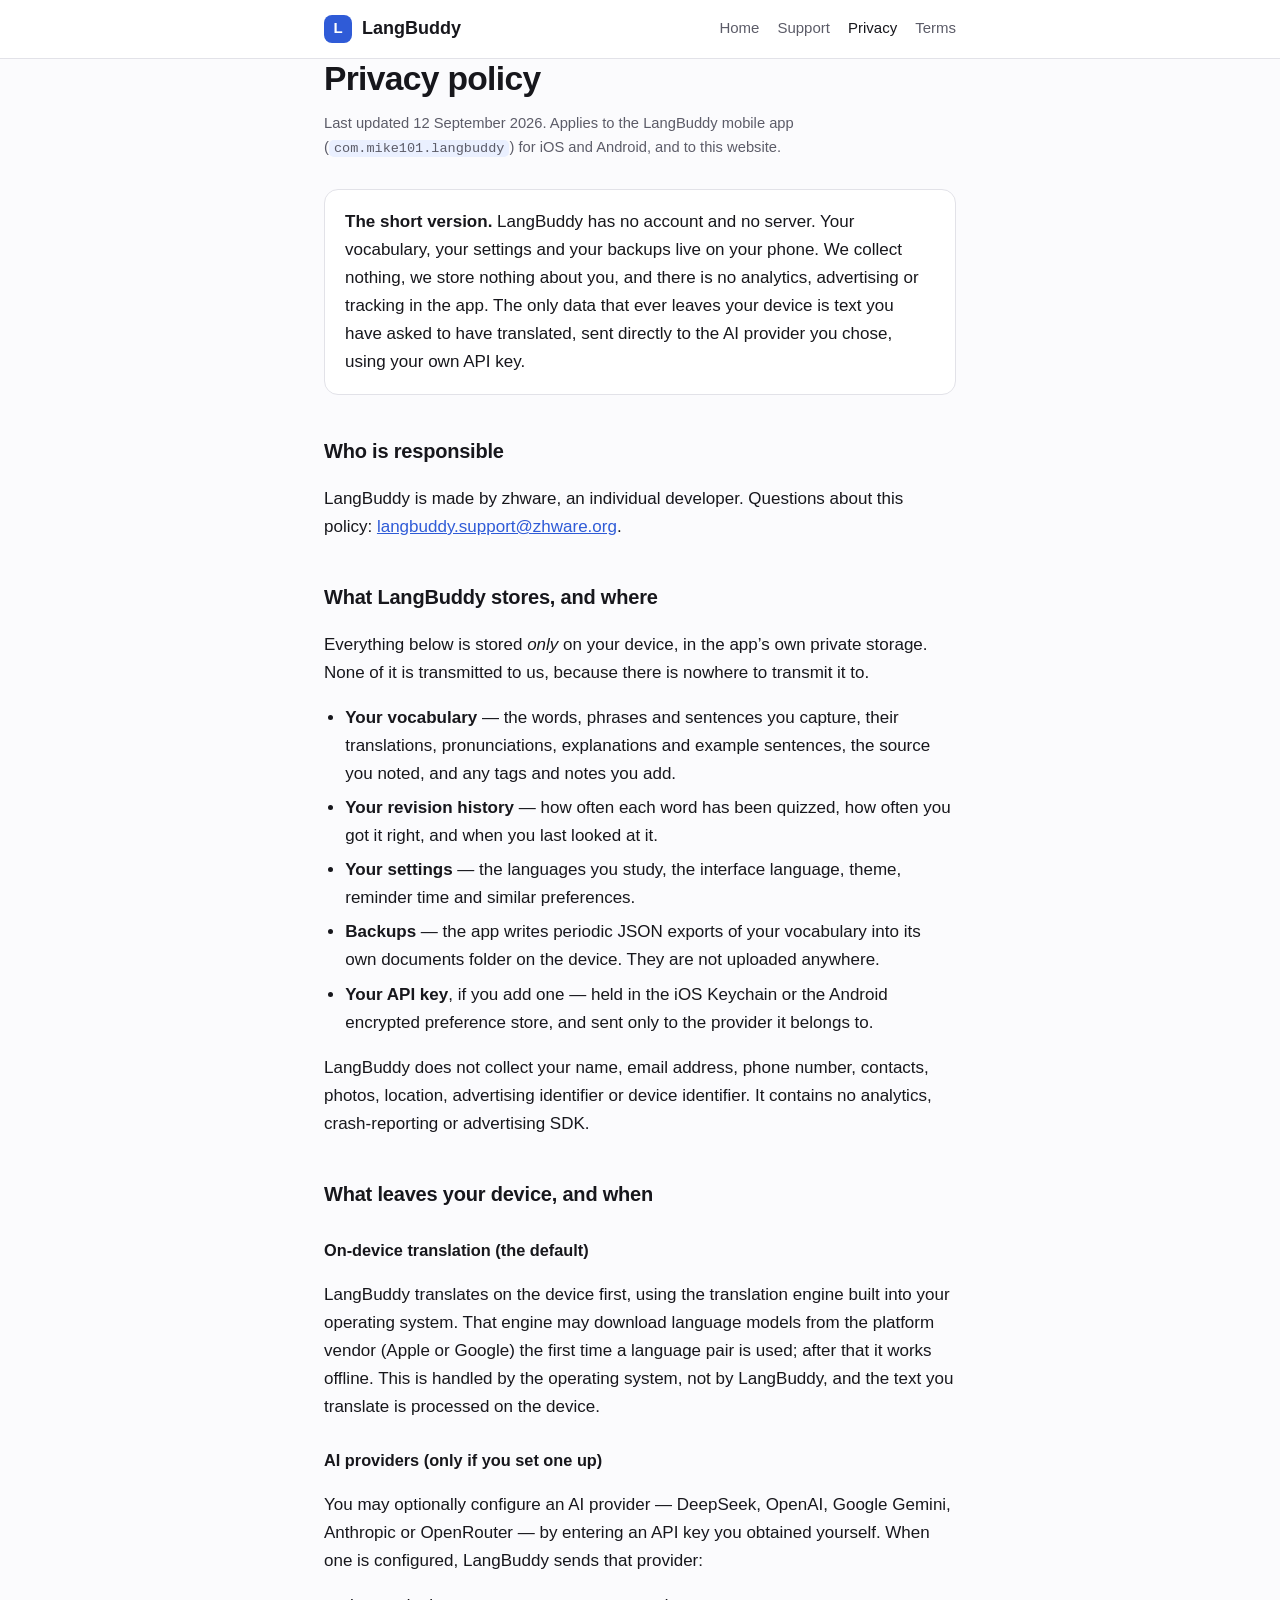
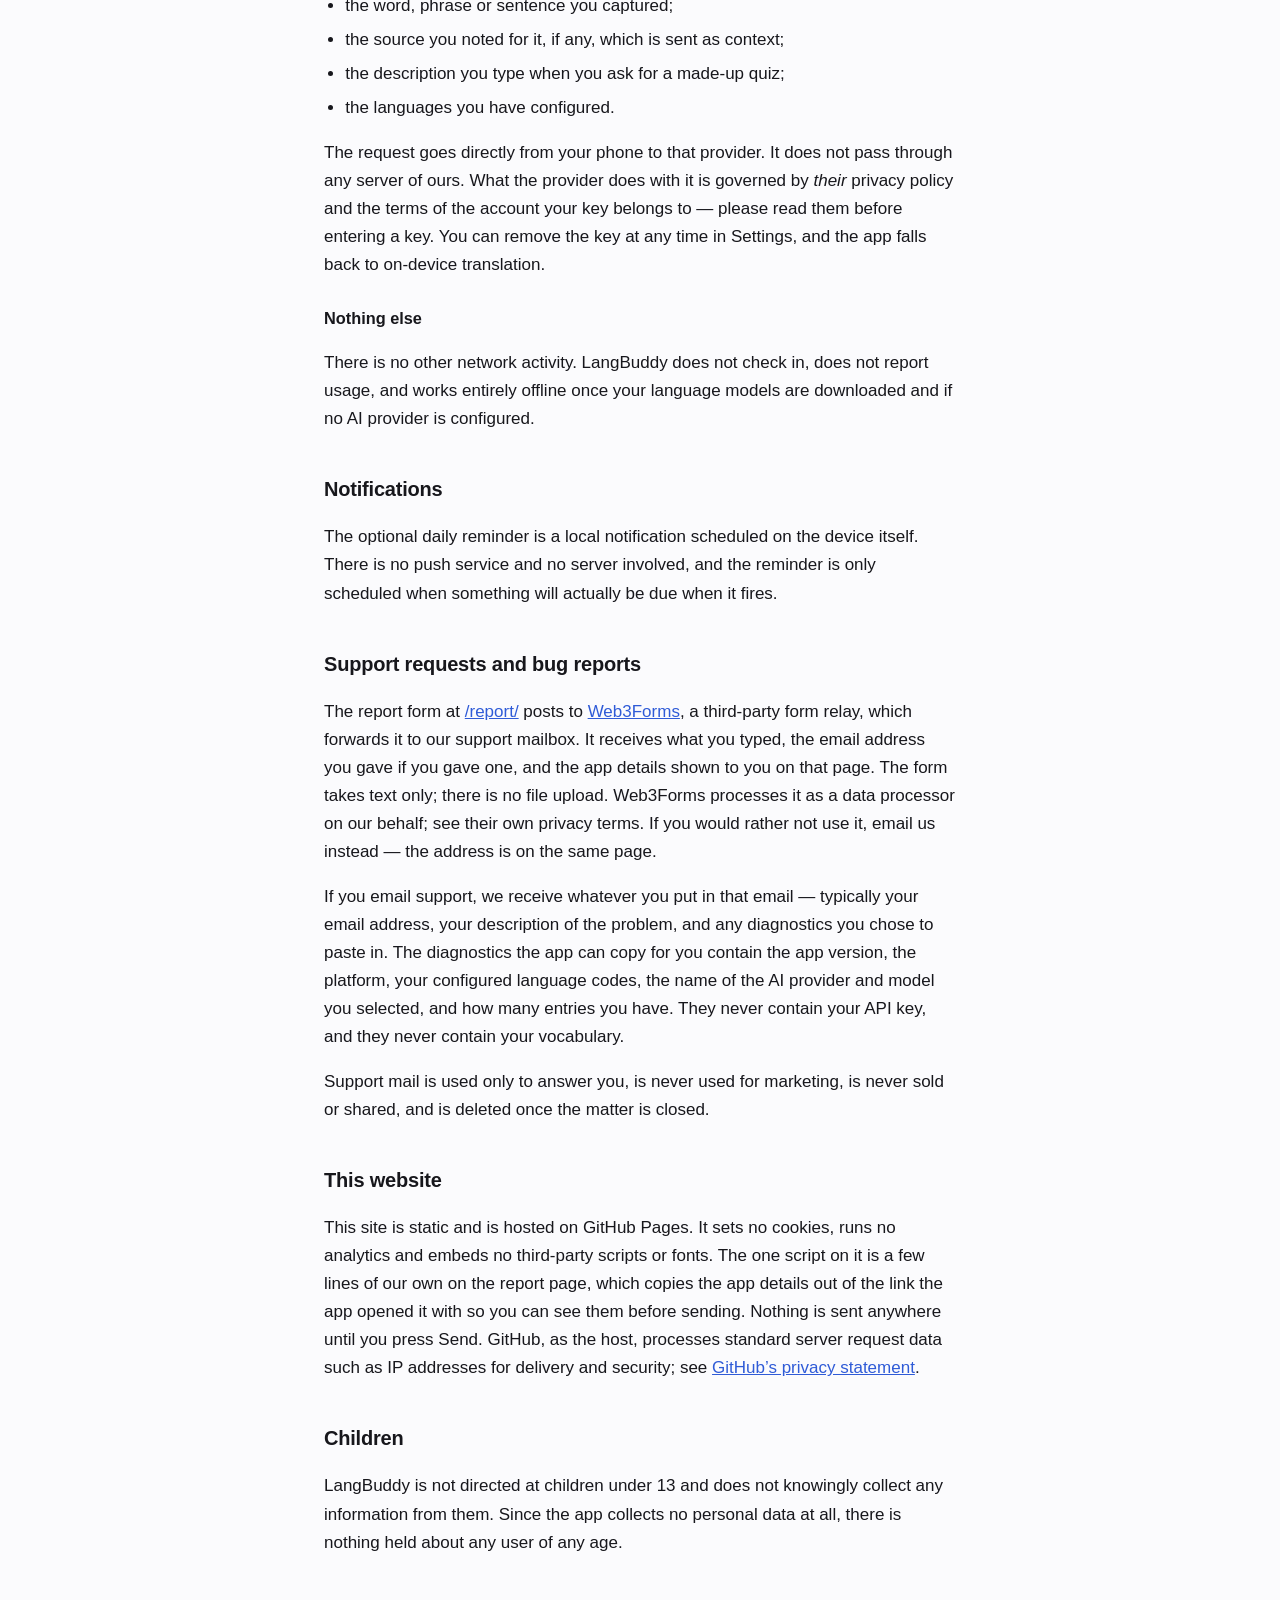
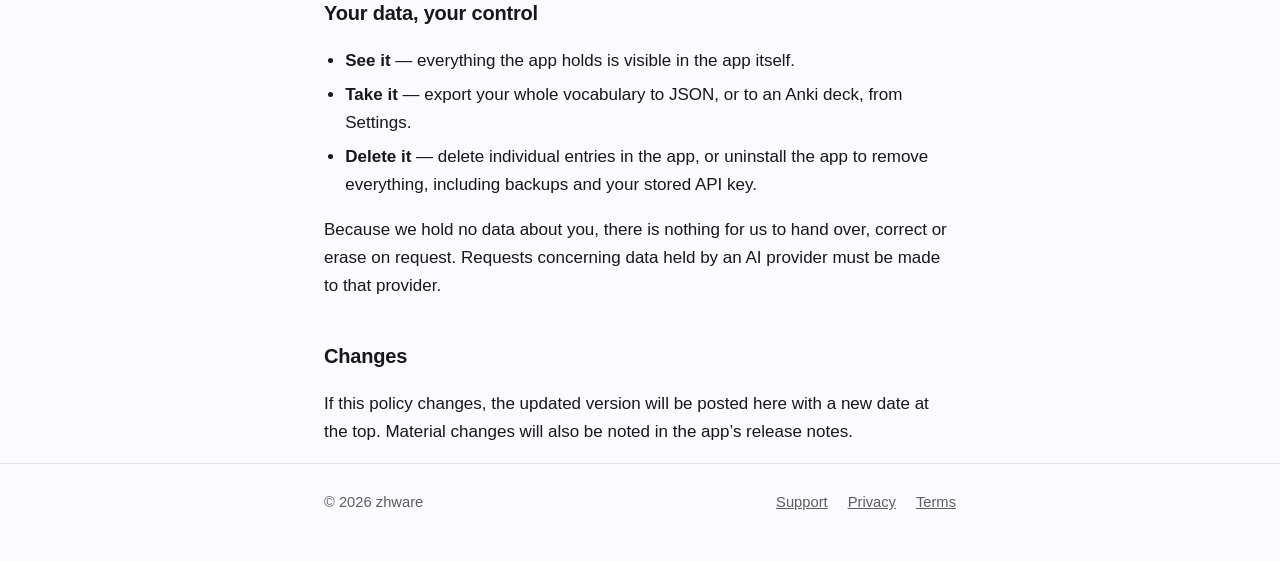
==== privacy/index.html @ 7cbe4cda "migrate to web3forms" ====
<!DOCTYPE html>
<html lang="en">
<head>
<meta charset="utf-8">
<meta name="viewport" content="width=device-width, initial-scale=1">
<title>Privacy policy — LangBuddy</title>
<meta name="description" content="LangBuddy's privacy policy. No account, no analytics, no tracking; your vocabulary never leaves your phone.">
<link rel="canonical" href="https://langbuddy.zhware.org/privacy/">
<link rel="stylesheet" href="/assets/style.css">
</head>
<body>

<header class="site">
  <div class="wrap">
    <a class="brand" href="/"><span class="mark">L</span>LangBuddy</a>
    <nav class="site">
      <a href="/">Home</a>
      <a href="/support/">Support</a>
      <a href="/privacy/" aria-current="page">Privacy</a>
      <a href="/terms/">Terms</a>
    </nav>
  </div>
</header>

<main class="wrap">

  <h1>Privacy policy</h1>
  <p class="updated">Last updated 12 September 2026. Applies to the LangBuddy
    mobile app (<code>com.mike101.langbuddy</code>) for iOS and Android, and to
    this website.</p>

  <div class="panel">
    <p><strong>The short version.</strong> LangBuddy has no account and no
      server. Your vocabulary, your settings and your backups live on your
      phone. We collect nothing, we store nothing about you, and there is no
      analytics, advertising or tracking in the app. The only data that ever
      leaves your device is text you have asked to have translated, sent
      directly to the AI provider you chose, using your own API key.</p>
  </div>

  <h2>Who is responsible</h2>
  <p>
    LangBuddy is made by zhware, an individual developer. Questions about this
    policy: <a href="mailto:langbuddy.support@zhware.org">langbuddy.support@zhware.org</a>.
  </p>

  <h2>What LangBuddy stores, and where</h2>
  <p>
    Everything below is stored <em>only</em> on your device, in the app’s own
    private storage. None of it is transmitted to us, because there is nowhere
    to transmit it to.
  </p>
  <ul>
    <li><strong>Your vocabulary</strong> — the words, phrases and sentences you
      capture, their translations, pronunciations, explanations and example
      sentences, the source you noted, and any tags and notes you add.</li>
    <li><strong>Your revision history</strong> — how often each word has been
      quizzed, how often you got it right, and when you last looked at it.</li>
    <li><strong>Your settings</strong> — the languages you study, the interface
      language, theme, reminder time and similar preferences.</li>
    <li><strong>Backups</strong> — the app writes periodic JSON exports of your
      vocabulary into its own documents folder on the device. They are not
      uploaded anywhere.</li>
    <li><strong>Your API key</strong>, if you add one — held in the iOS
      Keychain or the Android encrypted preference store, and sent only to the
      provider it belongs to.</li>
  </ul>
  <p>
    LangBuddy does not collect your name, email address, phone number, contacts,
    photos, location, advertising identifier or device identifier. It contains
    no analytics, crash-reporting or advertising SDK.
  </p>

  <h2>What leaves your device, and when</h2>

  <h3>On-device translation (the default)</h3>
  <p>
    LangBuddy translates on the device first, using the translation engine
    built into your operating system. That engine may download language models
    from the platform vendor (Apple or Google) the first time a language pair
    is used; after that it works offline. This is handled by the operating
    system, not by LangBuddy, and the text you translate is processed on the
    device.
  </p>

  <h3>AI providers (only if you set one up)</h3>
  <p>
    You may optionally configure an AI provider — DeepSeek, OpenAI, Google
    Gemini, Anthropic or OpenRouter — by entering an API key you obtained
    yourself. When one is configured, LangBuddy sends that provider:
  </p>
  <ul>
    <li>the word, phrase or sentence you captured;</li>
    <li>the source you noted for it, if any, which is sent as context;</li>
    <li>the description you type when you ask for a made-up quiz;</li>
    <li>the languages you have configured.</li>
  </ul>
  <p>
    The request goes directly from your phone to that provider. It does not
    pass through any server of ours. What the provider does with it is governed
    by <em>their</em> privacy policy and the terms of the account your key
    belongs to — please read them before entering a key. You can remove the key
    at any time in Settings, and the app falls back to on-device translation.
  </p>

  <h3>Nothing else</h3>
  <p>
    There is no other network activity. LangBuddy does not check in, does not
    report usage, and works entirely offline once your language models are
    downloaded and if no AI provider is configured.
  </p>

  <h2>Notifications</h2>
  <p>
    The optional daily reminder is a local notification scheduled on the device
    itself. There is no push service and no server involved, and the reminder is
    only scheduled when something will actually be due when it fires.
  </p>

  <h2>Support requests and bug reports</h2>
  <p>
    The report form at <a href="/report/">/report/</a> posts to
    <a href="https://web3forms.com/">Web3Forms</a>, a third-party form relay,
    which forwards it to our support mailbox. It receives what you typed, the
    email address you gave if you gave one, and the app details shown to you on
    that page. The form takes text only; there is no file upload. Web3Forms processes it as a data
    processor on our behalf; see their own privacy terms. If you would rather
    not use it, email us instead — the address is on the same page.
  </p>
  <p>
    If you email support, we receive whatever you put in that email — typically
    your email address, your description of the problem, and any diagnostics you
    chose to paste in. The diagnostics the app can copy for you contain the app
    version, the platform, your configured language codes, the name of the AI
    provider and model you selected, and how many entries you have. They never
    contain your API key, and they never contain your vocabulary.
  </p>
  <p>
    Support mail is used only to answer you, is never used for marketing, is
    never sold or shared, and is deleted once the matter is closed.
  </p>

  <h2>This website</h2>
  <p>
    This site is static and is hosted on GitHub Pages. It sets no cookies, runs
    no analytics and embeds no third-party scripts or fonts. The one script on
    it is a few lines of our own on the report page, which copies the app
    details out of the link the app opened it with so you can see them before
    sending. Nothing is sent anywhere until you press Send. GitHub, as the
    host, processes standard server request data such as IP addresses for
    delivery and security; see
    <a href="https://docs.github.com/site-policy/privacy-policies/github-privacy-statement">GitHub’s
    privacy statement</a>.
  </p>

  <h2>Children</h2>
  <p>
    LangBuddy is not directed at children under 13 and does not knowingly
    collect any information from them. Since the app collects no personal data
    at all, there is nothing held about any user of any age.
  </p>

  <h2>Your data, your control</h2>
  <ul>
    <li><strong>See it</strong> — everything the app holds is visible in the
      app itself.</li>
    <li><strong>Take it</strong> — export your whole vocabulary to JSON, or to
      an Anki deck, from Settings.</li>
    <li><strong>Delete it</strong> — delete individual entries in the app, or
      uninstall the app to remove everything, including backups and your stored
      API key.</li>
  </ul>
  <p>
    Because we hold no data about you, there is nothing for us to hand over,
    correct or erase on request. Requests concerning data held by an AI provider
    must be made to that provider.
  </p>

  <h2>Changes</h2>
  <p>
    If this policy changes, the updated version will be posted here with a new
    date at the top. Material changes will also be noted in the app’s release
    notes.
  </p>

</main>

<footer class="site">
  <div class="wrap">
    <span>© 2026 zhware</span>
    <span class="spacer"></span>
    <a href="/support/">Support</a>
    <a href="/privacy/">Privacy</a>
    <a href="/terms/">Terms</a>
  </div>
</footer>

</body>
</html>
---- assets/style.css ----
/* One stylesheet for four pages. Light and dark, no build step, no
   webfonts: the site has to load on a slow connection from a store
   listing, and a privacy page that phones home for a font is a poor
   advertisement for an app that does not phone home at all. */

:root {
  color-scheme: light dark;
  --bg: #fbfbfd;
  --surface: #ffffff;
  --border: #e2e2e8;
  --text: #17171c;
  --muted: #5c5c68;
  --accent: #2f5bd7;
  --accent-soft: #eaf0ff;
  --radius: 14px;
  --measure: 42rem;
}

@media (prefers-color-scheme: dark) {
  :root {
    --bg: #121216;
    --surface: #1a1a20;
    --border: #2c2c35;
    --text: #ececf1;
    --muted: #a2a2b0;
    --accent: #8fa9ff;
    --accent-soft: #1d2440;
  }
}

* { box-sizing: border-box; }

html { -webkit-text-size-adjust: 100%; }

body {
  margin: 0;
  background: var(--bg);
  color: var(--text);
  font: 17px/1.65 -apple-system, BlinkMacSystemFont, "Segoe UI", Roboto,
    "Helvetica Neue", Arial, sans-serif;
}

.wrap {
  max-width: var(--measure);
  margin: 0 auto;
  padding: 0 20px;
}

/* ------------------------------------------------------------ header */

header.site {
  border-bottom: 1px solid var(--border);
  background: var(--surface);
}

header.site .wrap {
  display: flex;
  align-items: center;
  gap: 16px;
  flex-wrap: wrap;
  padding-top: 14px;
  padding-bottom: 14px;
}

.brand {
  display: flex;
  align-items: center;
  gap: 10px;
  font-weight: 650;
  font-size: 18px;
  color: var(--text);
  text-decoration: none;
}

.brand .mark {
  width: 28px;
  height: 28px;
  border-radius: 8px;
  background: var(--accent);
  color: #fff;
  display: grid;
  place-items: center;
  font-size: 15px;
  font-weight: 700;
}

@media (prefers-color-scheme: dark) {
  .brand .mark { color: #12121a; }
}

nav.site {
  margin-left: auto;
  display: flex;
  gap: 18px;
  font-size: 15px;
}

nav.site a { color: var(--muted); text-decoration: none; }
nav.site a:hover,
nav.site a[aria-current="page"] { color: var(--text); }

/* -------------------------------------------------------------- page */

main { padding: 40px 0 64px; }

h1 {
  font-size: 2.1rem;
  line-height: 1.2;
  letter-spacing: -0.02em;
  margin: 0 0 12px;
}

h2 {
  font-size: 1.25rem;
  margin: 40px 0 10px;
  letter-spacing: -0.01em;
}

h3 { font-size: 1.02rem; margin: 26px 0 6px; }

p, li { color: var(--text); }

.lead {
  font-size: 1.15rem;
  color: var(--muted);
  margin: 0 0 28px;
}

.updated {
  font-size: 0.92rem;
  color: var(--muted);
  margin: 0 0 28px;
}

a { color: var(--accent); }

ul { padding-left: 1.25em; }
li { margin: 6px 0; }

code {
  font-family: ui-monospace, SFMono-Regular, Menlo, monospace;
  font-size: 0.92em;
  background: var(--accent-soft);
  padding: 1px 5px;
  border-radius: 5px;
}

/* ------------------------------------------------------------- cards */

.cards {
  display: grid;
  gap: 14px;
  grid-template-columns: repeat(auto-fit, minmax(240px, 1fr));
  margin: 28px 0;
  padding: 0;
  list-style: none;
}

.cards li {
  background: var(--surface);
  border: 1px solid var(--border);
  border-radius: var(--radius);
  padding: 16px 18px;
  margin: 0;
}

.cards strong { display: block; margin-bottom: 4px; }
.cards span { color: var(--muted); font-size: 0.95rem; }

.panel {
  background: var(--surface);
  border: 1px solid var(--border);
  border-radius: var(--radius);
  padding: 18px 20px;
  margin: 24px 0;
}

.panel p:first-child { margin-top: 0; }
.panel p:last-child { margin-bottom: 0; }

/* ------------------------------------------------------------ button */

.button {
  display: inline-block;
  background: var(--accent);
  color: #fff;
  padding: 11px 20px;
  border-radius: 999px;
  text-decoration: none;
  font-weight: 600;
}

@media (prefers-color-scheme: dark) {
  .button { color: #12121a; }
}

.button.secondary {
  background: transparent;
  color: var(--accent);
  border: 1px solid var(--border);
}

.actions { display: flex; flex-wrap: wrap; gap: 12px; margin: 28px 0; }

/* --------------------------------------------------------- questions */

details {
  border-top: 1px solid var(--border);
  padding: 14px 0;
}

details summary {
  cursor: pointer;
  font-weight: 600;
  list-style: none;
}

details summary::-webkit-details-marker { display: none; }

details summary::before {
  content: "+";
  display: inline-block;
  width: 1.2em;
  color: var(--accent);
  font-weight: 700;
}

details[open] summary::before { content: "\2013"; }

details p:last-child { margin-bottom: 0; }

/* ------------------------------------------------------------ footer */

footer.site {
  border-top: 1px solid var(--border);
  padding: 26px 0 48px;
  color: var(--muted);
  font-size: 0.92rem;
}

footer.site .wrap { display: flex; flex-wrap: wrap; gap: 8px 20px; }
footer.site a { color: var(--muted); }
footer.site .spacer { margin-left: auto; }

/* Screenshots are added as they are taken; the frame keeps the page from
   jumping when they land. */
.shots {
  display: grid;
  gap: 16px;
  grid-template-columns: repeat(auto-fit, minmax(180px, 1fr));
  margin: 28px 0;
}

.shots img {
  width: 100%;
  border: 1px solid var(--border);
  border-radius: var(--radius);
  display: block;
}
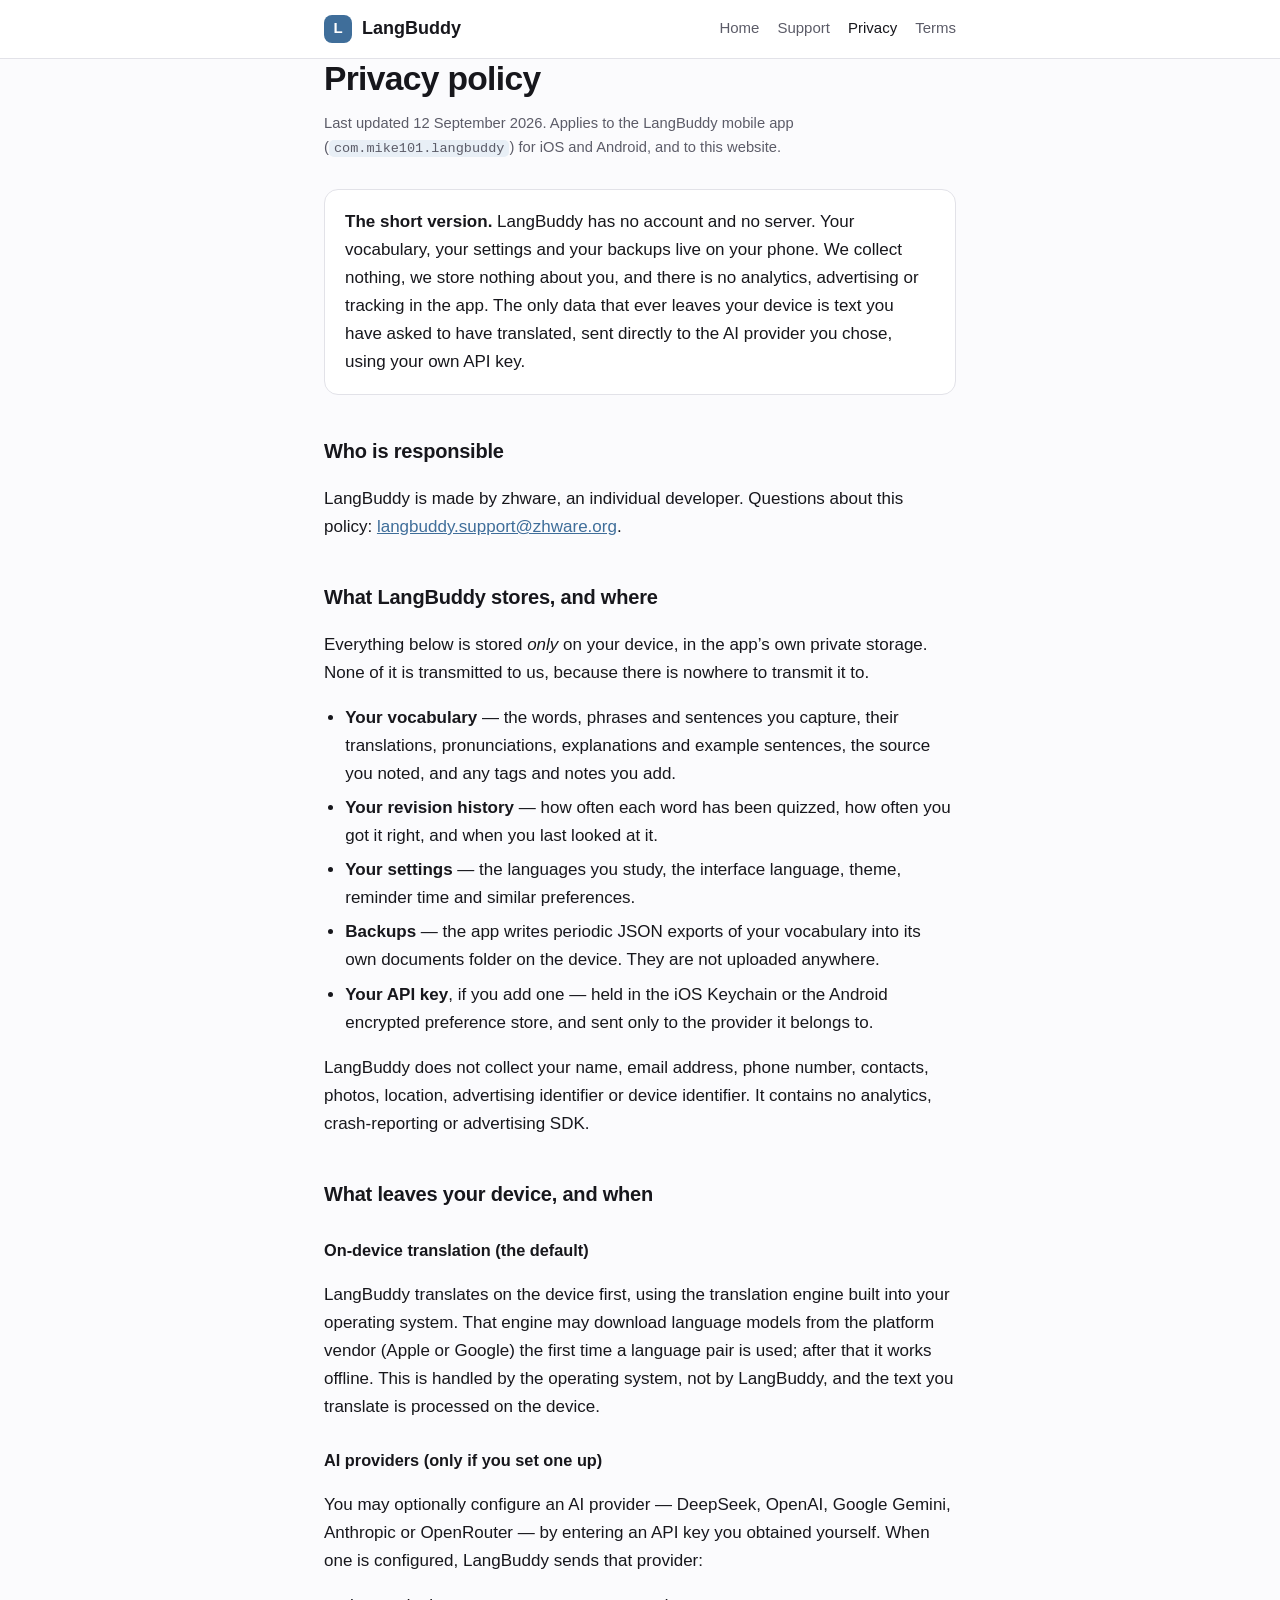
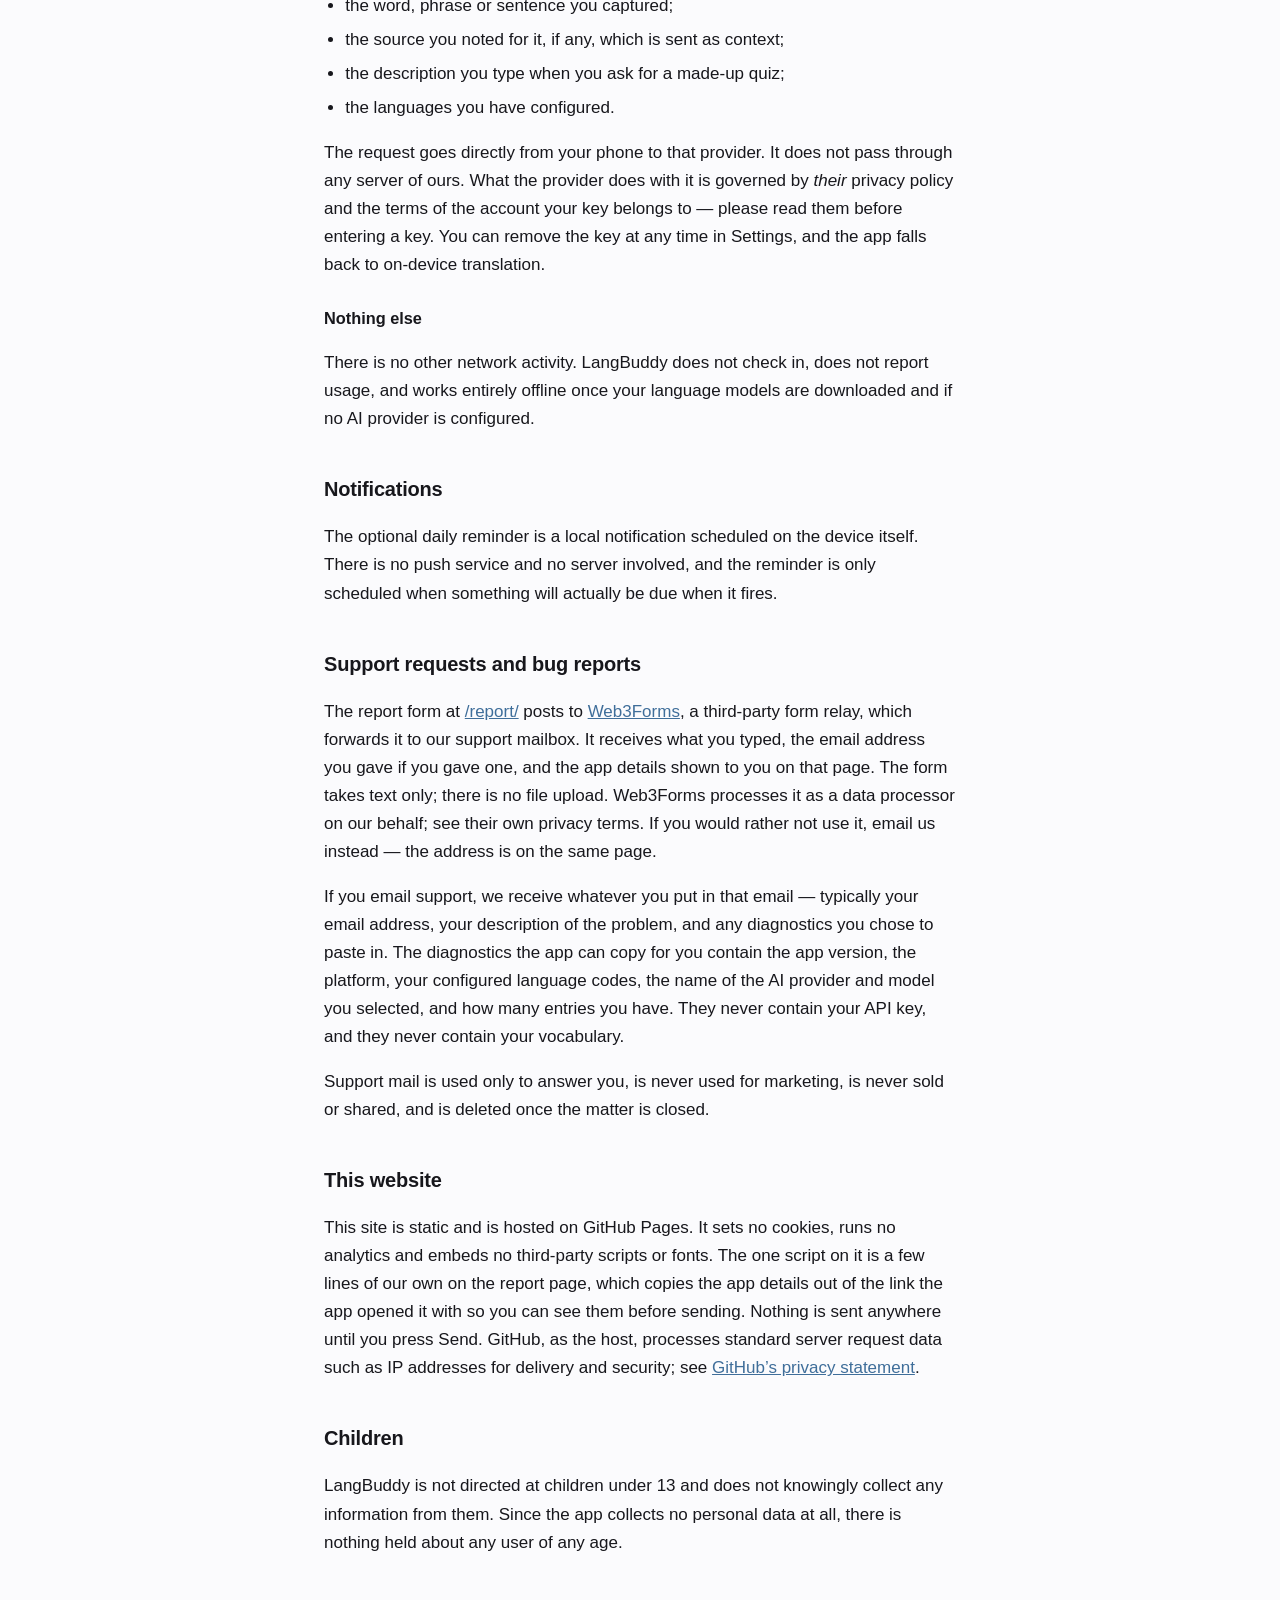
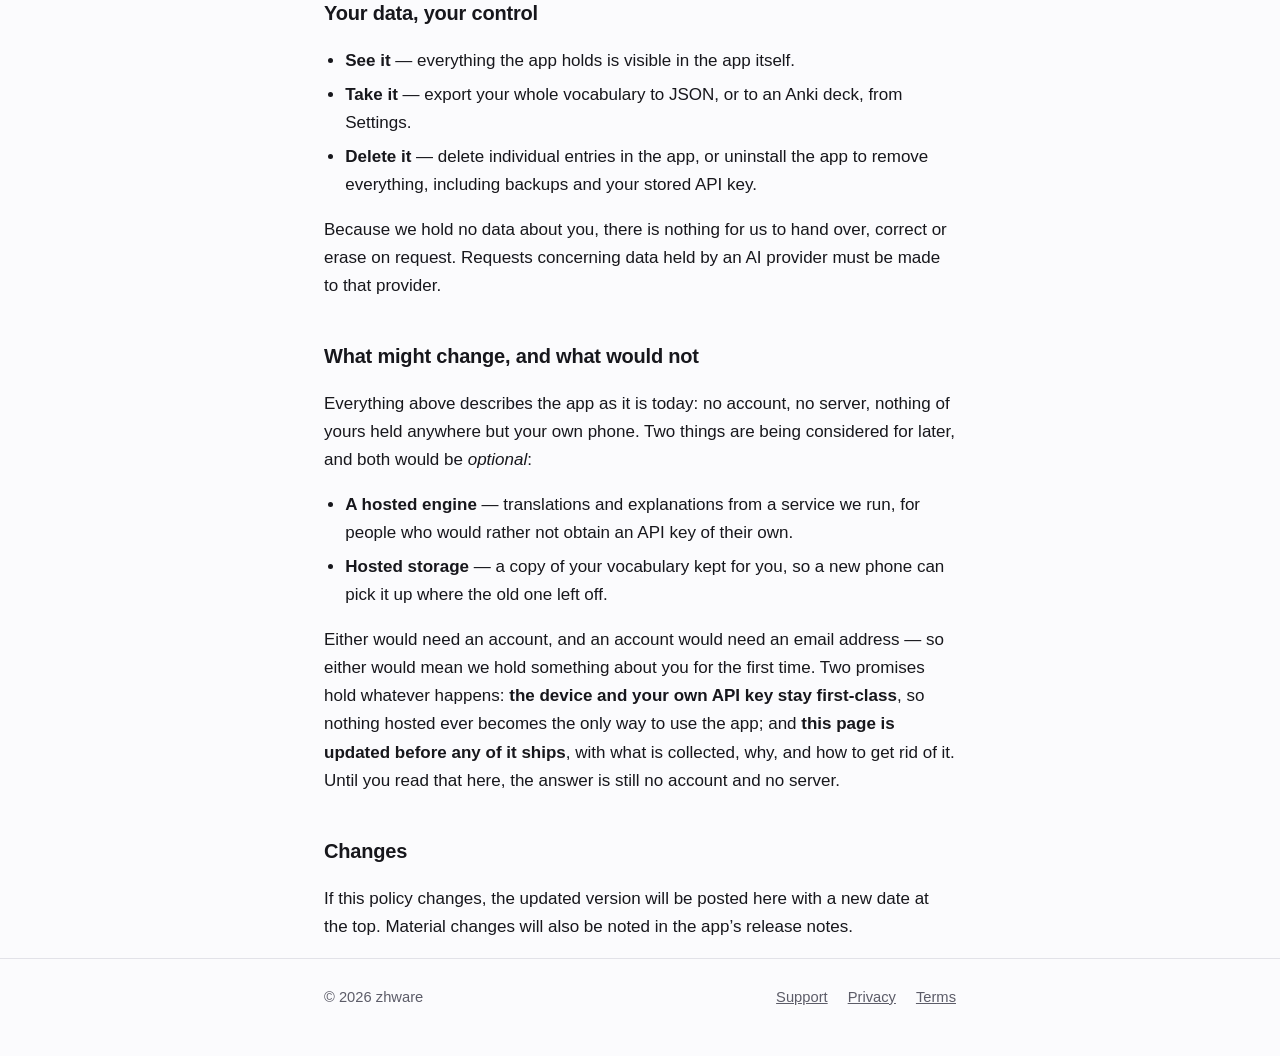
==== commit 80fae662: "Say what might change, and what would not The app has no account and no server, and the policy says " ====
--- a/privacy/index.html
+++ b/privacy/index.html
@@ -176,6 +176,29 @@
     must be made to that provider.
   </p>
 
+  <h2>What might change, and what would not</h2>
+  <p>
+    Everything above describes the app as it is today: no account, no server,
+    nothing of yours held anywhere but your own phone. Two things are being
+    considered for later, and both would be <em>optional</em>:
+  </p>
+  <ul>
+    <li><strong>A hosted engine</strong> — translations and explanations from
+      a service we run, for people who would rather not obtain an API key of
+      their own.</li>
+    <li><strong>Hosted storage</strong> — a copy of your vocabulary kept for
+      you, so a new phone can pick it up where the old one left off.</li>
+  </ul>
+  <p>
+    Either would need an account, and an account would need an email address —
+    so either would mean we hold something about you for the first time. Two
+    promises hold whatever happens: <strong>the device and your own API key
+    stay first-class</strong>, so nothing hosted ever becomes the only way to
+    use the app; and <strong>this page is updated before any of it ships</strong>,
+    with what is collected, why, and how to get rid of it. Until you read that
+    here, the answer is still no account and no server.
+  </p>
+
   <h2>Changes</h2>
   <p>
     If this policy changes, the updated version will be posted here with a new
--- a/assets/style.css
+++ b/assets/style.css
@@ -1,4 +1,6 @@
-/* One stylesheet for four pages. Light and dark, no build step, no
+/* One stylesheet for four pages. The accent is the app's own seed colour
+   (AppTheme.seed, #3F6E9A) so the listing page and the screenshots beside
+   it read as one thing. Light and dark, no build step, no
    webfonts: the site has to load on a slow connection from a store
    listing, and a privacy page that phones home for a font is a poor
    advertisement for an app that does not phone home at all. */
@@ -10,8 +12,8 @@
   --border: #e2e2e8;
   --text: #17171c;
   --muted: #5c5c68;
-  --accent: #2f5bd7;
-  --accent-soft: #eaf0ff;
+  --accent: #3f6e9a;
+  --accent-soft: #e8eff6;
   --radius: 14px;
   --measure: 42rem;
 }
@@ -23,8 +25,8 @@
     --border: #2c2c35;
     --text: #ececf1;
     --muted: #a2a2b0;
-    --accent: #8fa9ff;
-    --accent-soft: #1d2440;
+    --accent: #9dbbd9;
+    --accent-soft: #1c2a38;
   }
 }
 
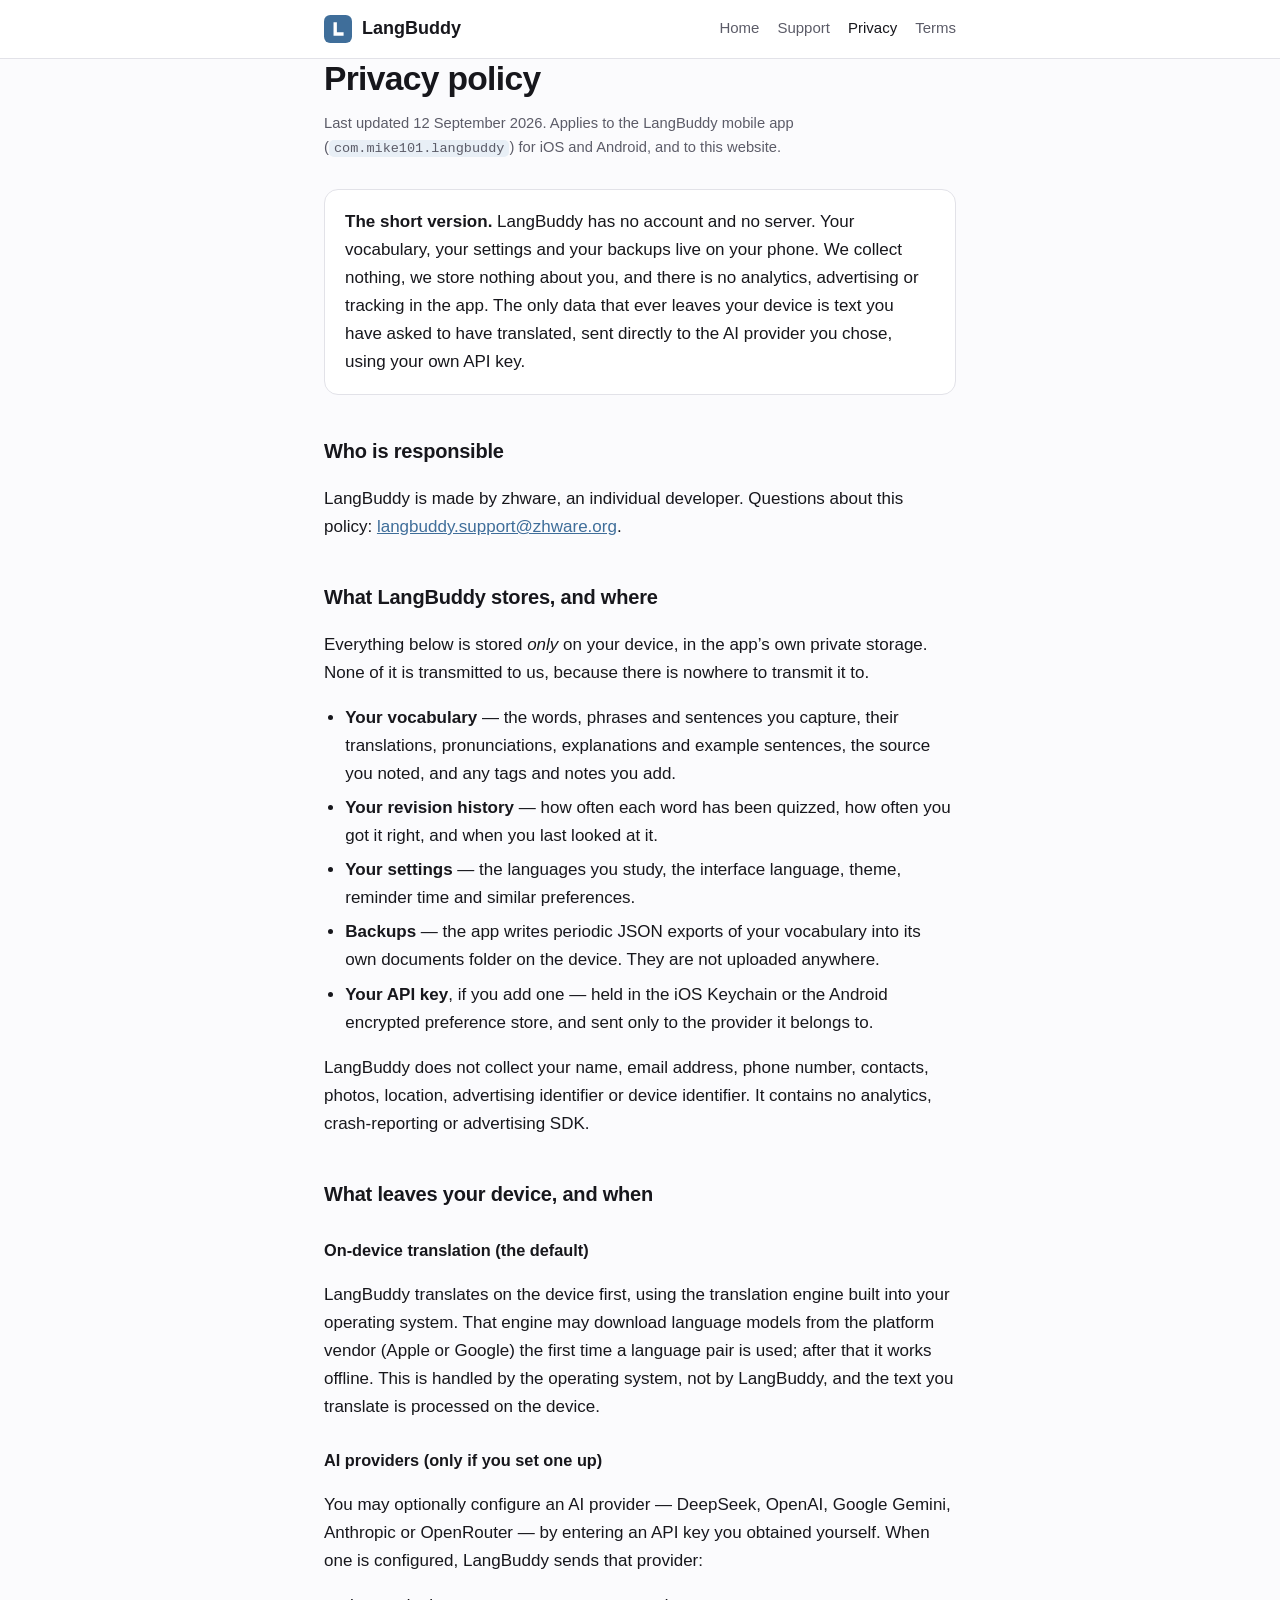
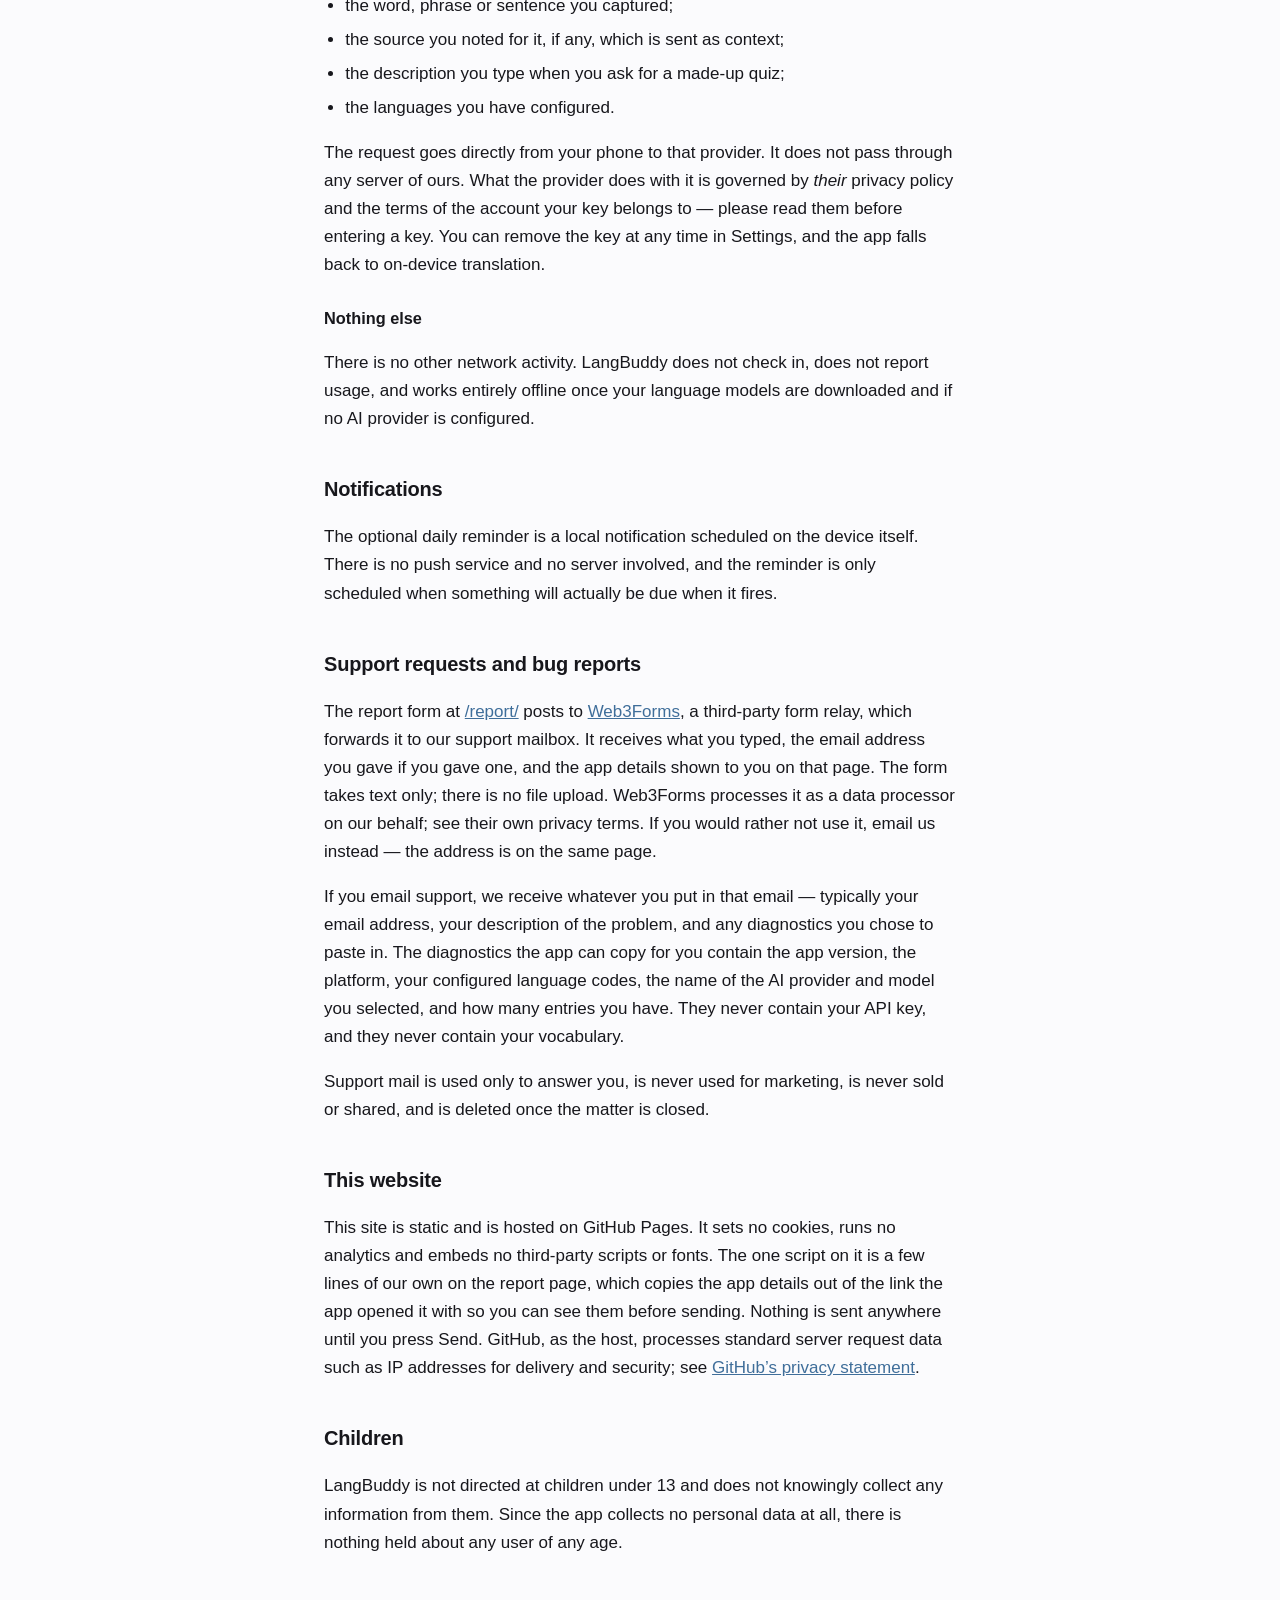
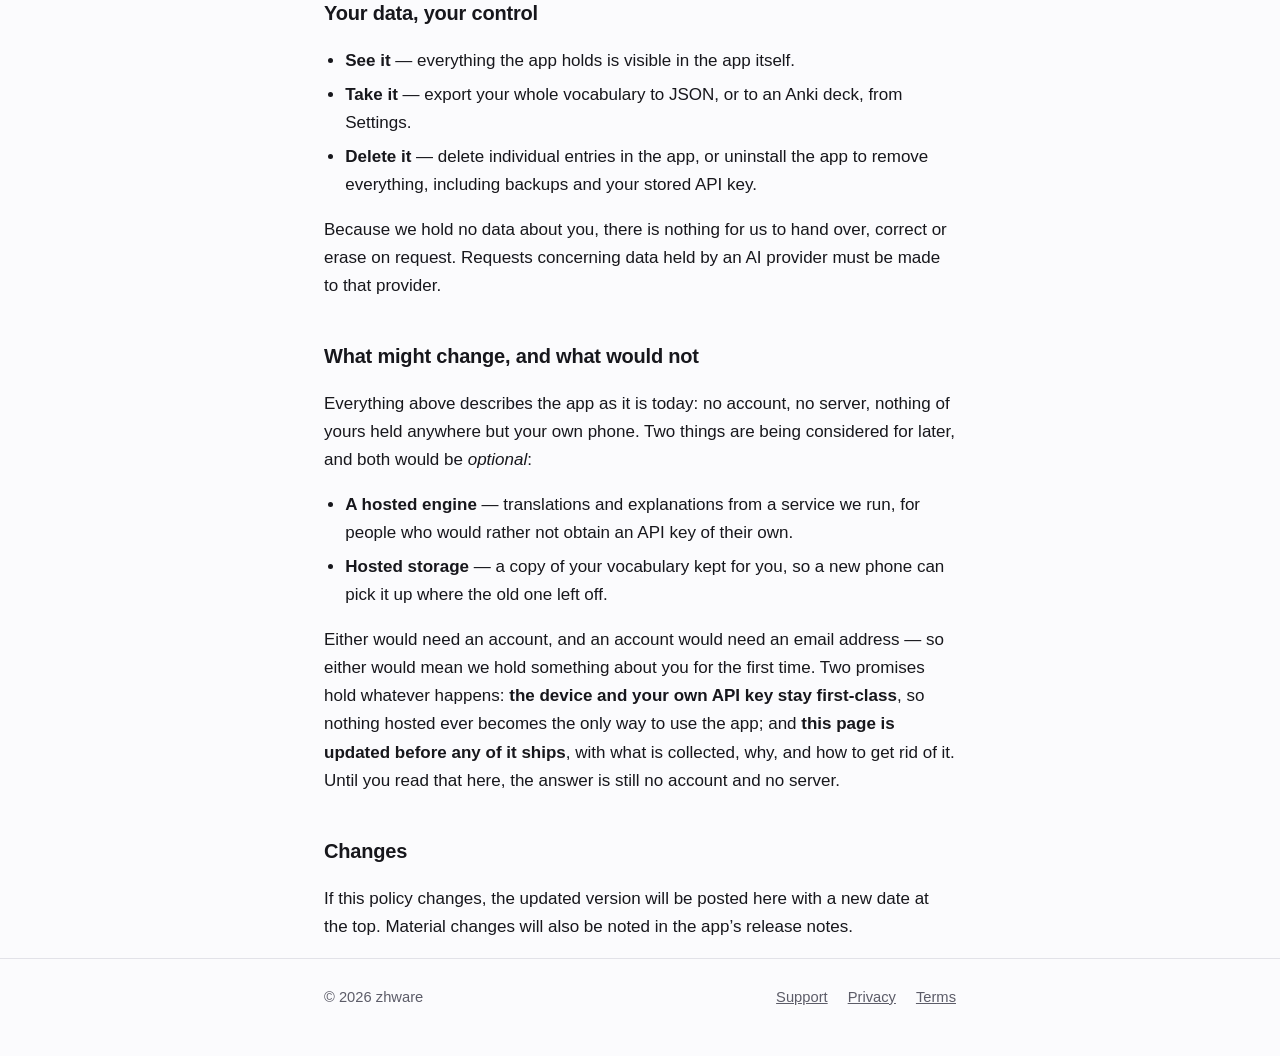
==== commit db8affe3: "Give the site a mark, and the tab an icon favicon.svg is the icon browsers show and the logo the hea" ====
--- a/privacy/index.html
+++ b/privacy/index.html
@@ -6,13 +6,16 @@
 <title>Privacy policy — LangBuddy</title>
 <meta name="description" content="LangBuddy's privacy policy. No account, no analytics, no tracking; your vocabulary never leaves your phone.">
 <link rel="canonical" href="https://langbuddy.zhware.org/privacy/">
+<link rel="icon" href="/favicon.ico" sizes="32x32">
+<link rel="icon" href="/favicon.svg" type="image/svg+xml">
+<link rel="apple-touch-icon" href="/apple-touch-icon.png">
 <link rel="stylesheet" href="/assets/style.css">
 </head>
 <body>
 
 <header class="site">
   <div class="wrap">
-    <a class="brand" href="/"><span class="mark">L</span>LangBuddy</a>
+    <a class="brand" href="/"><img class="mark" src="/favicon.svg" alt="" width="28" height="28">LangBuddy</a>
     <nav class="site">
       <a href="/">Home</a>
       <a href="/support/">Support</a>
--- a/assets/style.css
+++ b/assets/style.css
@@ -74,20 +74,12 @@
   text-decoration: none;
 }
 
+/* The same file the tab icon is, so the mark cannot drift between the
+   two. It carries its own background, so it needs no dark-mode rule. */
 .brand .mark {
   width: 28px;
   height: 28px;
-  border-radius: 8px;
-  background: var(--accent);
-  color: #fff;
-  display: grid;
-  place-items: center;
-  font-size: 15px;
-  font-weight: 700;
-}
-
-@media (prefers-color-scheme: dark) {
-  .brand .mark { color: #12121a; }
+  display: block;
 }
 
 nav.site {
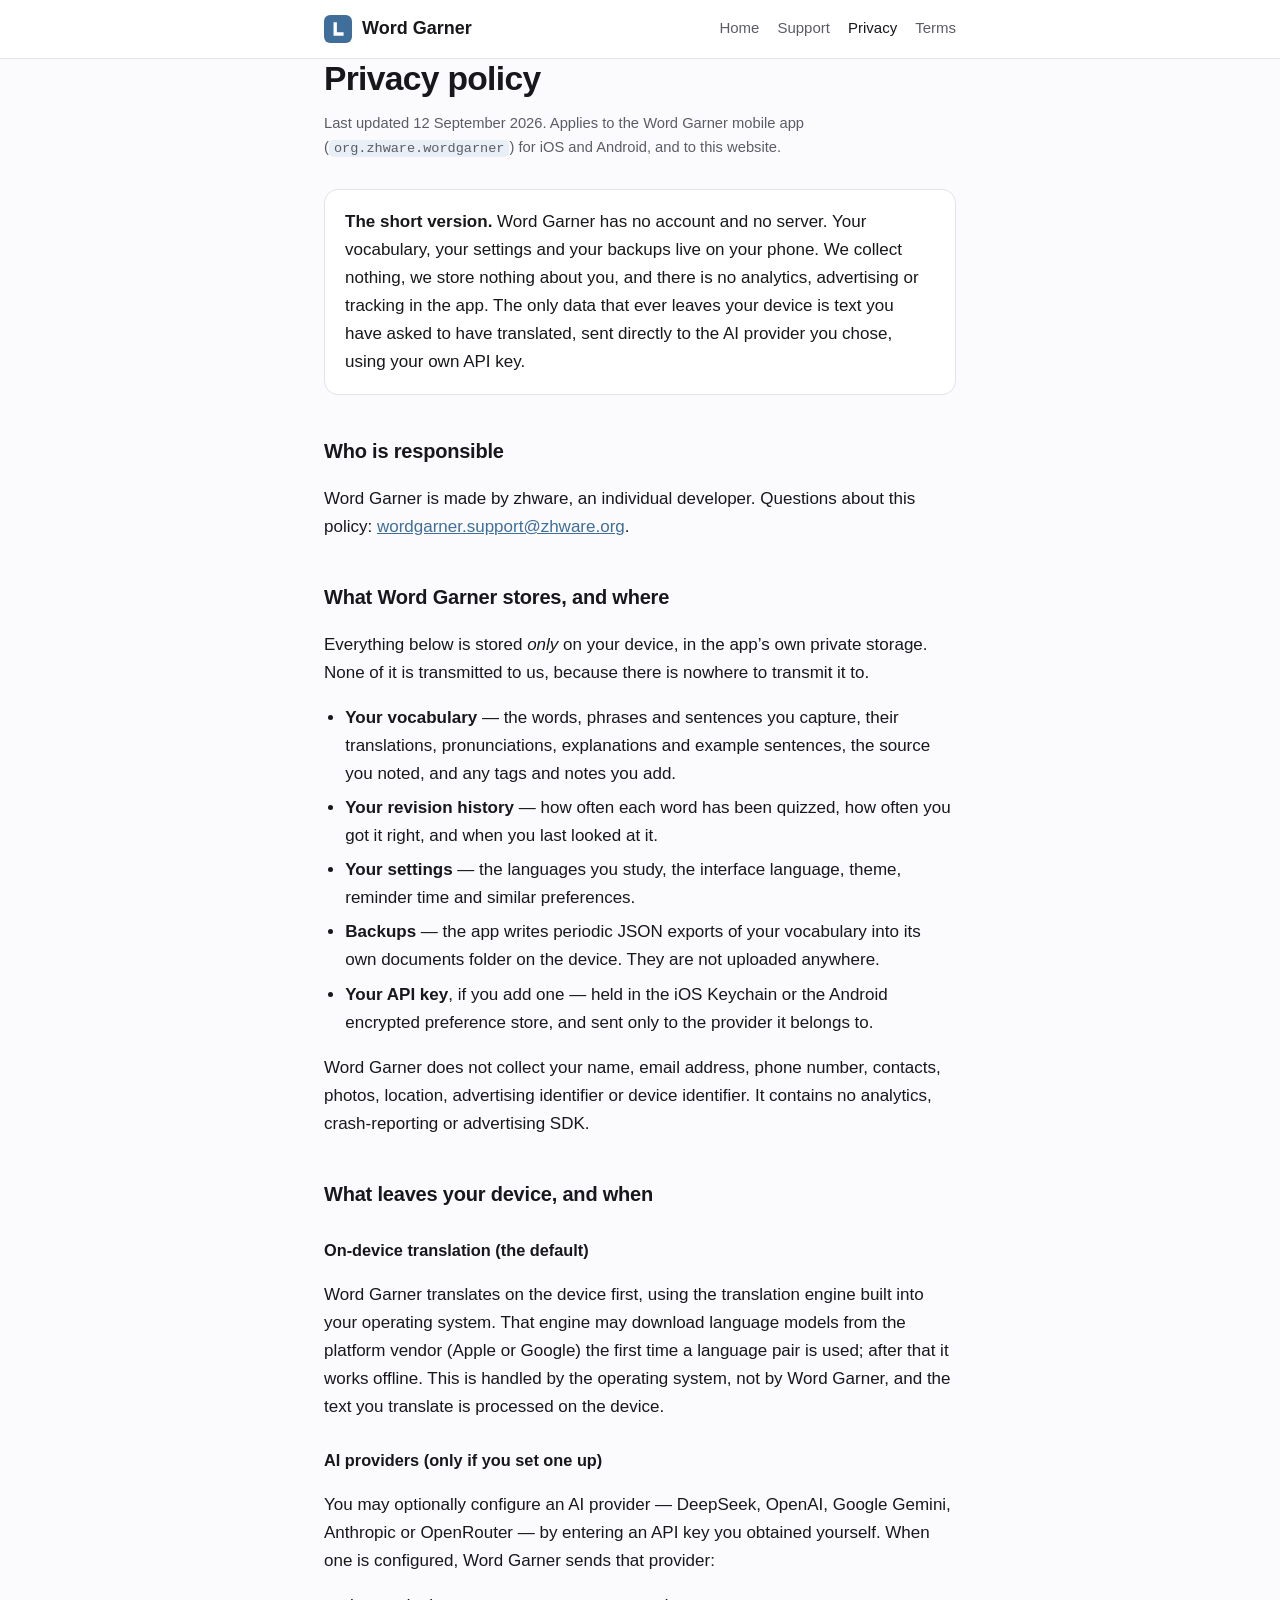
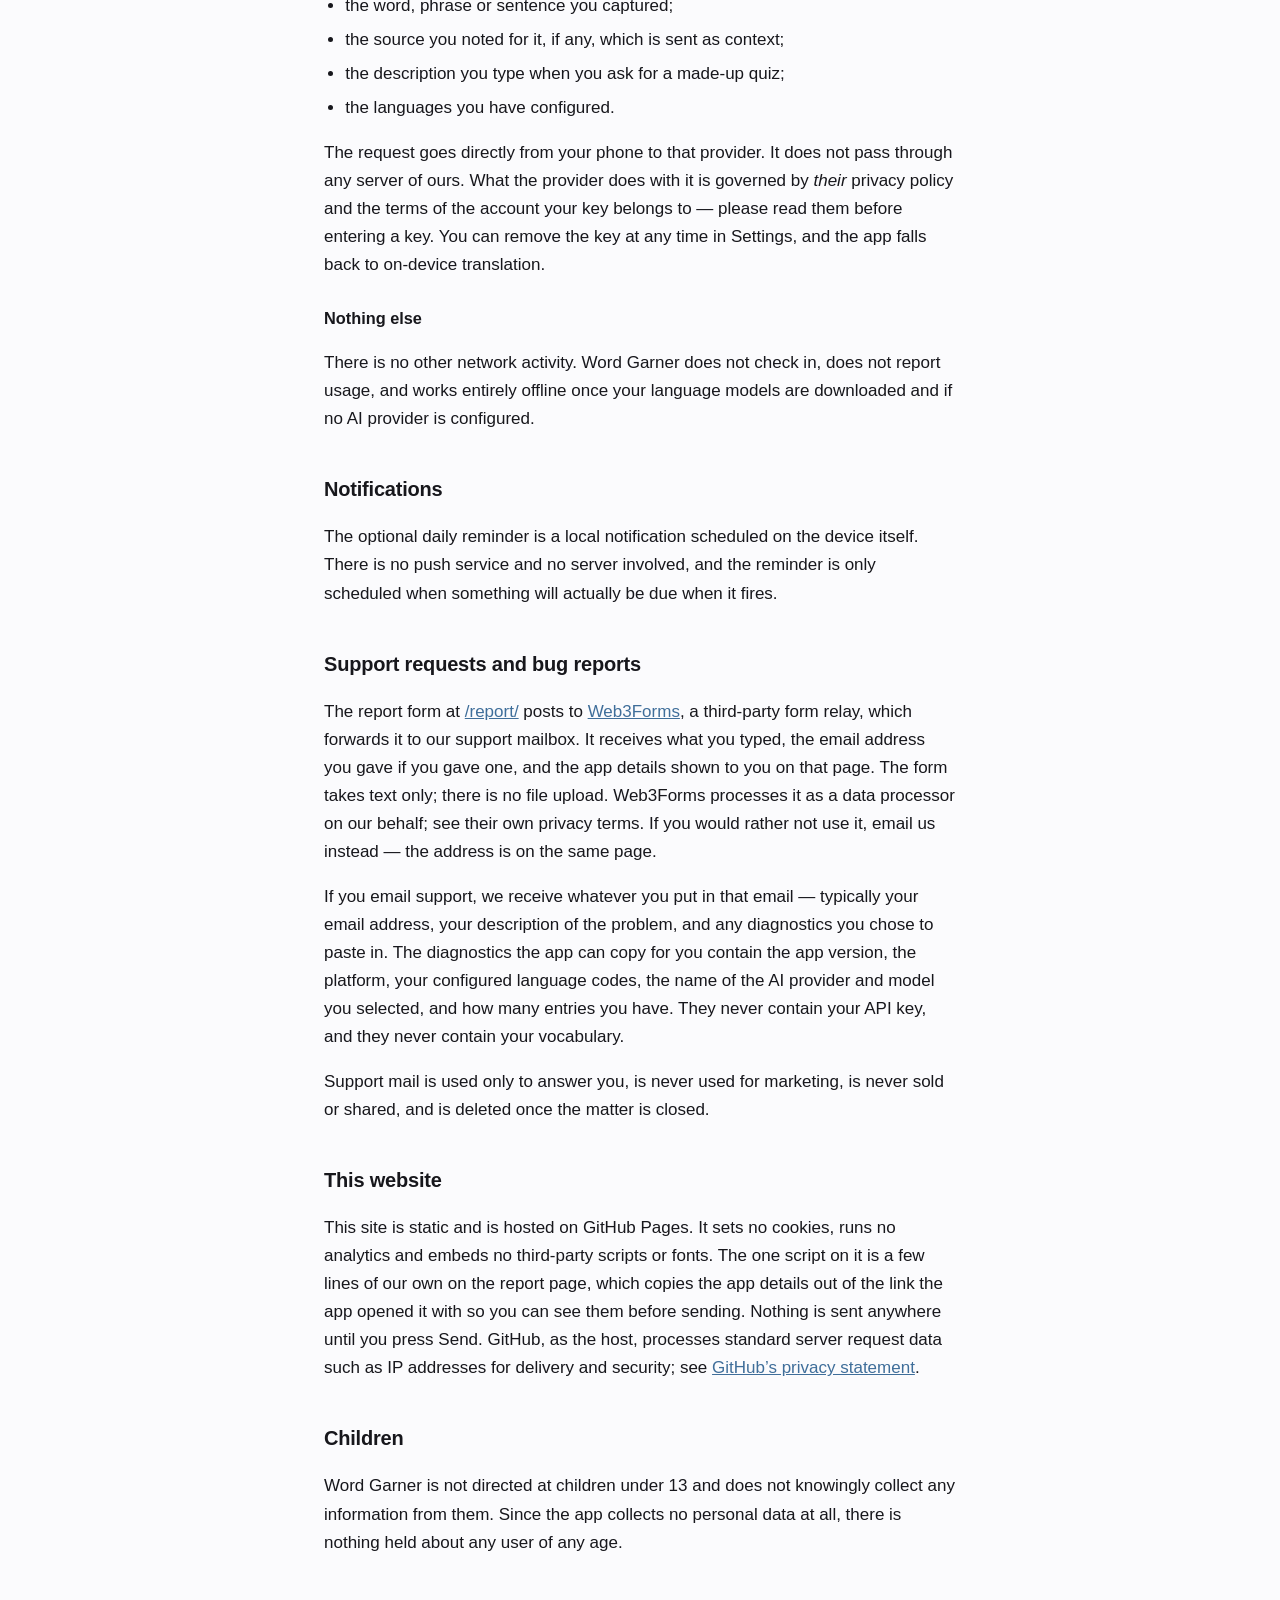
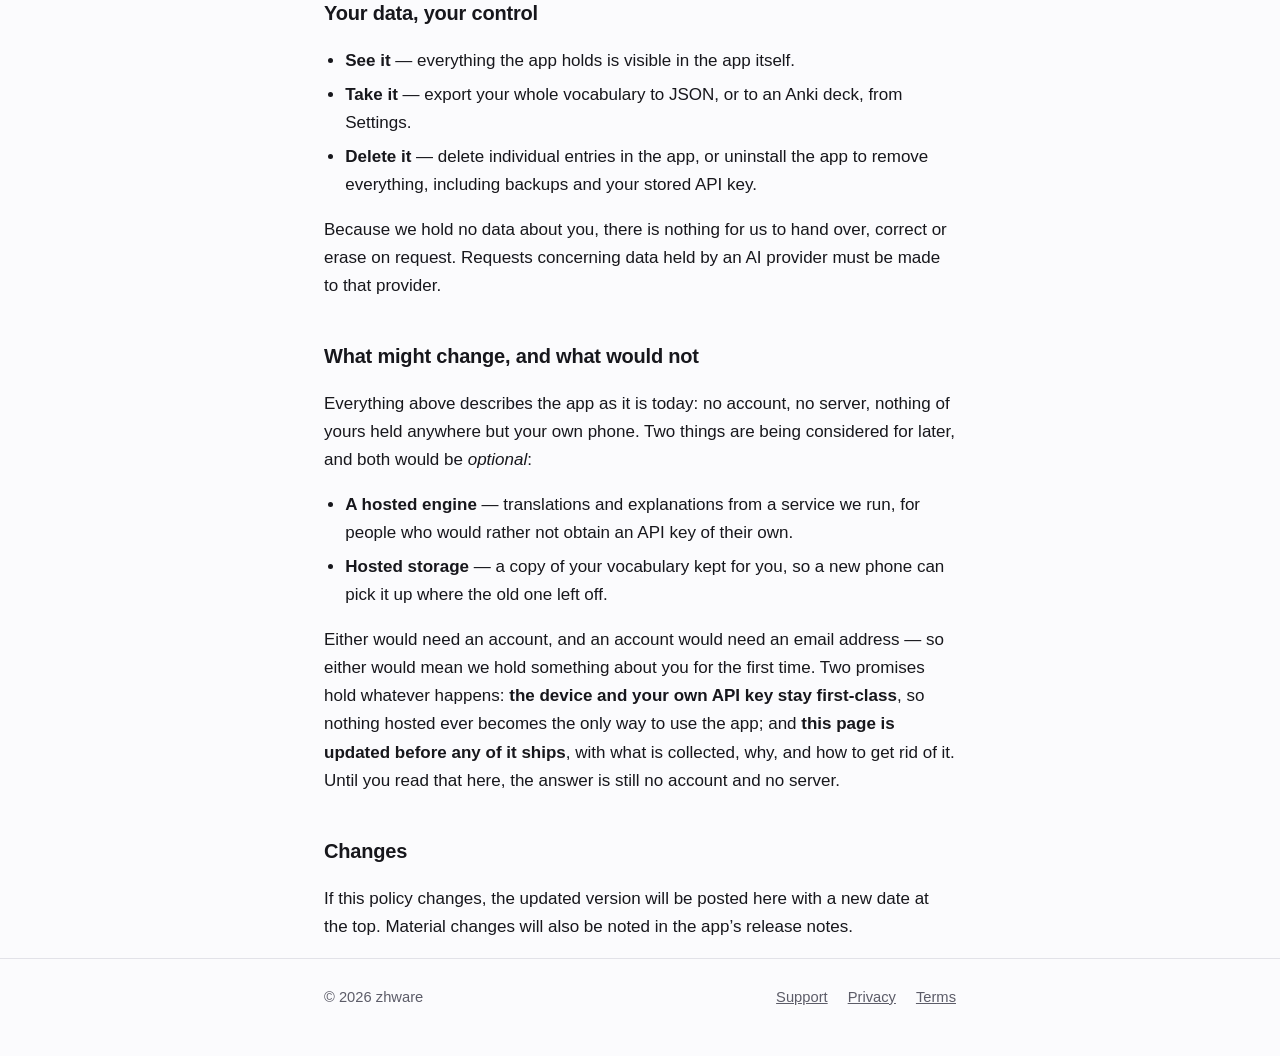
==== commit 09b4ae50: "rename: LangBuddy to Word Garner Domain, bundle id shown in the privacy policy, support email and ev" ====
--- a/privacy/index.html
+++ b/privacy/index.html
@@ -3,9 +3,9 @@
 <head>
 <meta charset="utf-8">
 <meta name="viewport" content="width=device-width, initial-scale=1">
-<title>Privacy policy — LangBuddy</title>
-<meta name="description" content="LangBuddy's privacy policy. No account, no analytics, no tracking; your vocabulary never leaves your phone.">
-<link rel="canonical" href="https://langbuddy.zhware.org/privacy/">
+<title>Privacy policy — Word Garner</title>
+<meta name="description" content="Word Garner's privacy policy. No account, no analytics, no tracking; your vocabulary never leaves your phone.">
+<link rel="canonical" href="https://wordgarner.zhware.org/privacy/">
 <link rel="icon" href="/favicon.ico" sizes="32x32">
 <link rel="icon" href="/favicon.svg" type="image/svg+xml">
 <link rel="apple-touch-icon" href="/apple-touch-icon.png">
@@ -15,7 +15,7 @@
 
 <header class="site">
   <div class="wrap">
-    <a class="brand" href="/"><img class="mark" src="/favicon.svg" alt="" width="28" height="28">LangBuddy</a>
+    <a class="brand" href="/"><img class="mark" src="/favicon.svg" alt="" width="28" height="28">Word Garner</a>
     <nav class="site">
       <a href="/">Home</a>
       <a href="/support/">Support</a>
@@ -28,12 +28,12 @@
 <main class="wrap">
 
   <h1>Privacy policy</h1>
-  <p class="updated">Last updated 12 September 2026. Applies to the LangBuddy
-    mobile app (<code>com.mike101.langbuddy</code>) for iOS and Android, and to
+  <p class="updated">Last updated 12 September 2026. Applies to the Word Garner
+    mobile app (<code>org.zhware.wordgarner</code>) for iOS and Android, and to
     this website.</p>
 
   <div class="panel">
-    <p><strong>The short version.</strong> LangBuddy has no account and no
+    <p><strong>The short version.</strong> Word Garner has no account and no
       server. Your vocabulary, your settings and your backups live on your
       phone. We collect nothing, we store nothing about you, and there is no
       analytics, advertising or tracking in the app. The only data that ever
@@ -43,11 +43,11 @@
 
   <h2>Who is responsible</h2>
   <p>
-    LangBuddy is made by zhware, an individual developer. Questions about this
-    policy: <a href="mailto:langbuddy.support@zhware.org">langbuddy.support@zhware.org</a>.
-  </p>
-
-  <h2>What LangBuddy stores, and where</h2>
+    Word Garner is made by zhware, an individual developer. Questions about this
+    policy: <a href="mailto:wordgarner.support@zhware.org">wordgarner.support@zhware.org</a>.
+  </p>
+
+  <h2>What Word Garner stores, and where</h2>
   <p>
     Everything below is stored <em>only</em> on your device, in the app’s own
     private storage. None of it is transmitted to us, because there is nowhere
@@ -69,7 +69,7 @@
       provider it belongs to.</li>
   </ul>
   <p>
-    LangBuddy does not collect your name, email address, phone number, contacts,
+    Word Garner does not collect your name, email address, phone number, contacts,
     photos, location, advertising identifier or device identifier. It contains
     no analytics, crash-reporting or advertising SDK.
   </p>
@@ -78,11 +78,11 @@
 
   <h3>On-device translation (the default)</h3>
   <p>
-    LangBuddy translates on the device first, using the translation engine
+    Word Garner translates on the device first, using the translation engine
     built into your operating system. That engine may download language models
     from the platform vendor (Apple or Google) the first time a language pair
     is used; after that it works offline. This is handled by the operating
-    system, not by LangBuddy, and the text you translate is processed on the
+    system, not by Word Garner, and the text you translate is processed on the
     device.
   </p>
 
@@ -90,7 +90,7 @@
   <p>
     You may optionally configure an AI provider — DeepSeek, OpenAI, Google
     Gemini, Anthropic or OpenRouter — by entering an API key you obtained
-    yourself. When one is configured, LangBuddy sends that provider:
+    yourself. When one is configured, Word Garner sends that provider:
   </p>
   <ul>
     <li>the word, phrase or sentence you captured;</li>
@@ -108,7 +108,7 @@
 
   <h3>Nothing else</h3>
   <p>
-    There is no other network activity. LangBuddy does not check in, does not
+    There is no other network activity. Word Garner does not check in, does not
     report usage, and works entirely offline once your language models are
     downloaded and if no AI provider is configured.
   </p>
@@ -158,7 +158,7 @@
 
   <h2>Children</h2>
   <p>
-    LangBuddy is not directed at children under 13 and does not knowingly
+    Word Garner is not directed at children under 13 and does not knowingly
     collect any information from them. Since the app collects no personal data
     at all, there is nothing held about any user of any age.
   </p>
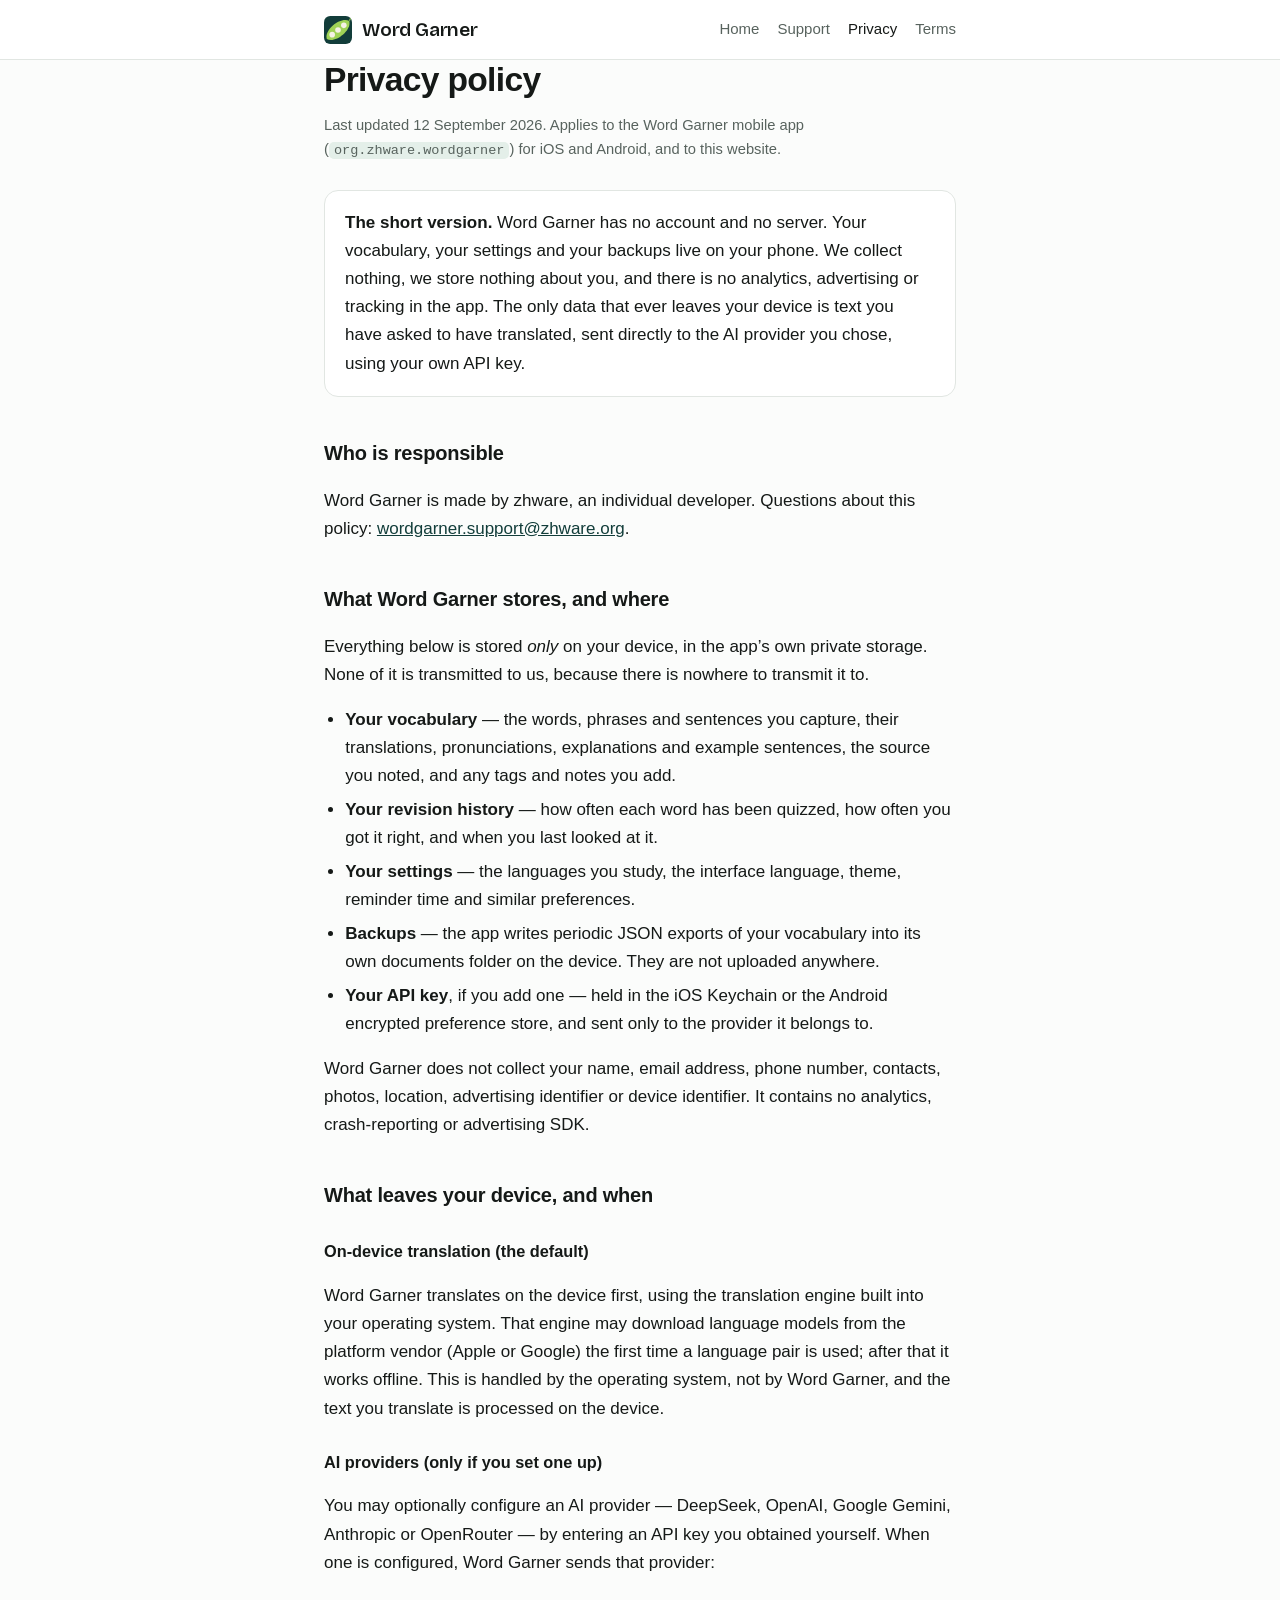
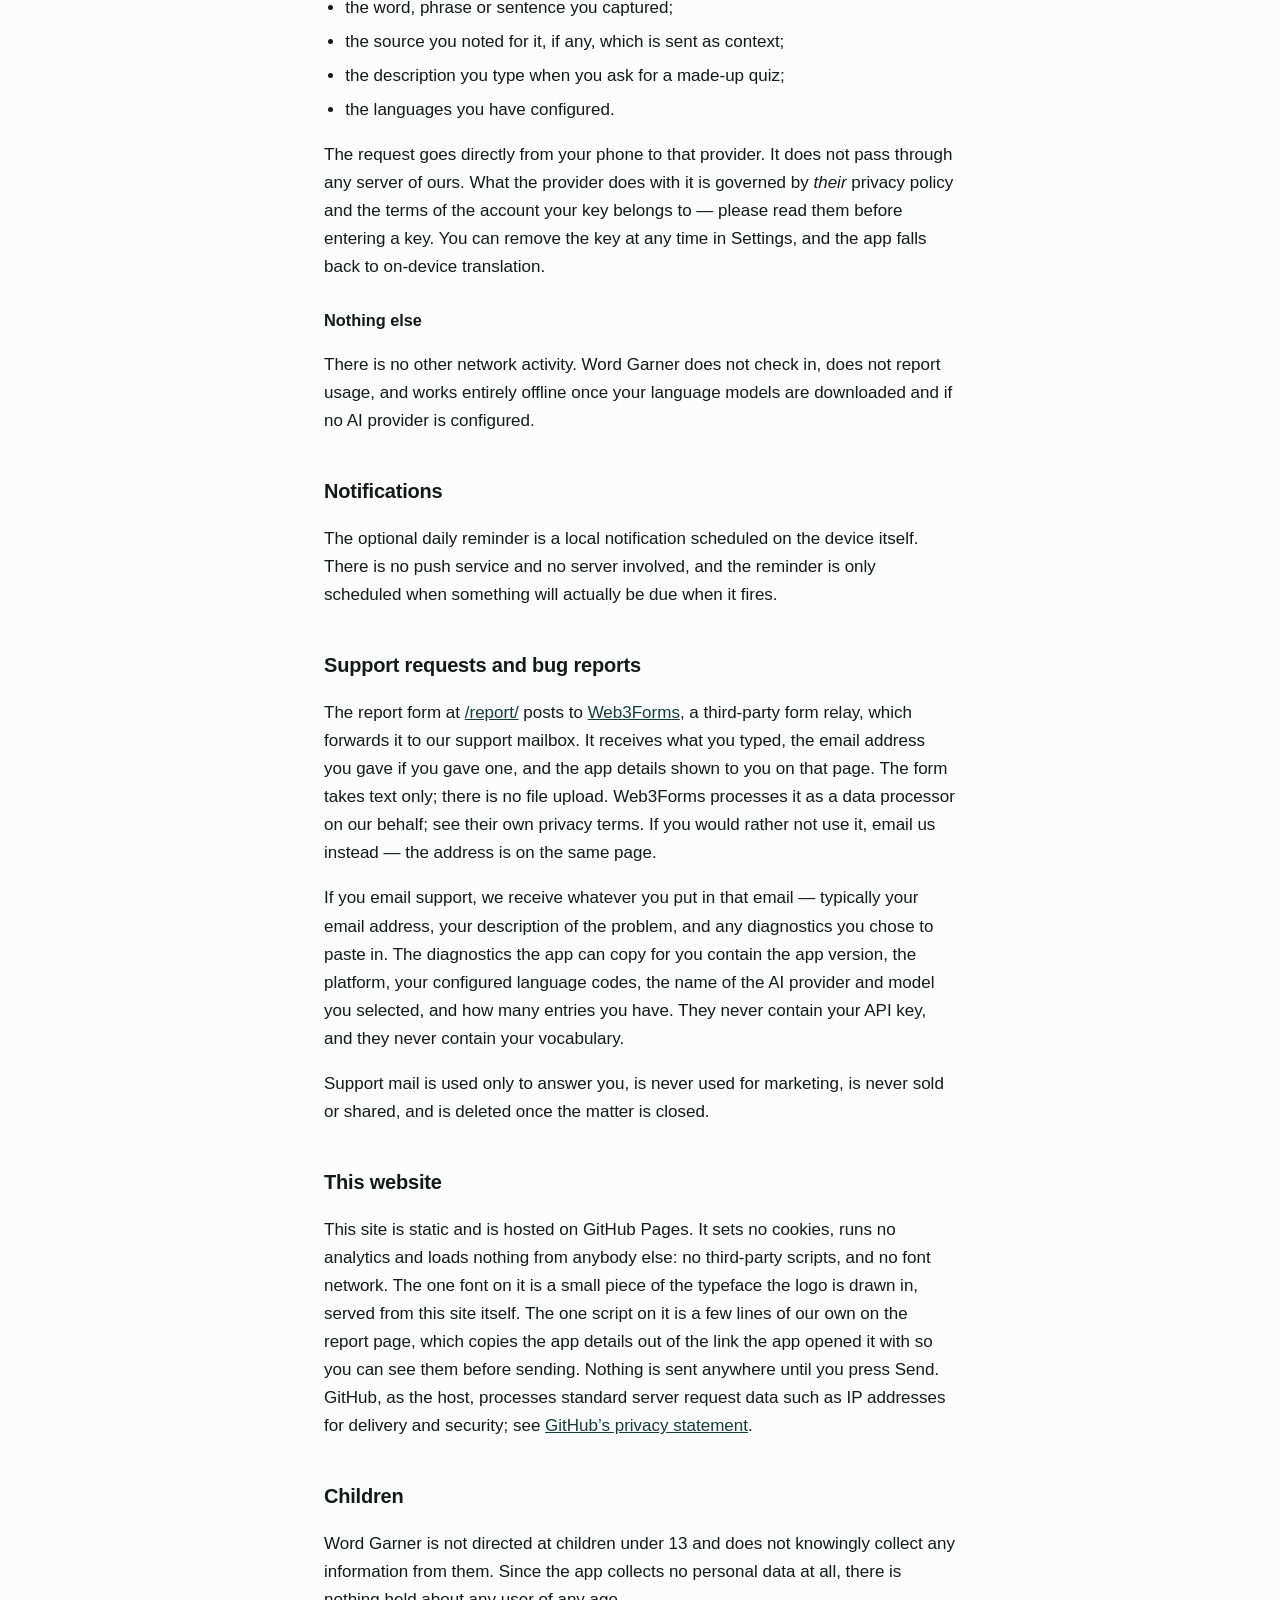
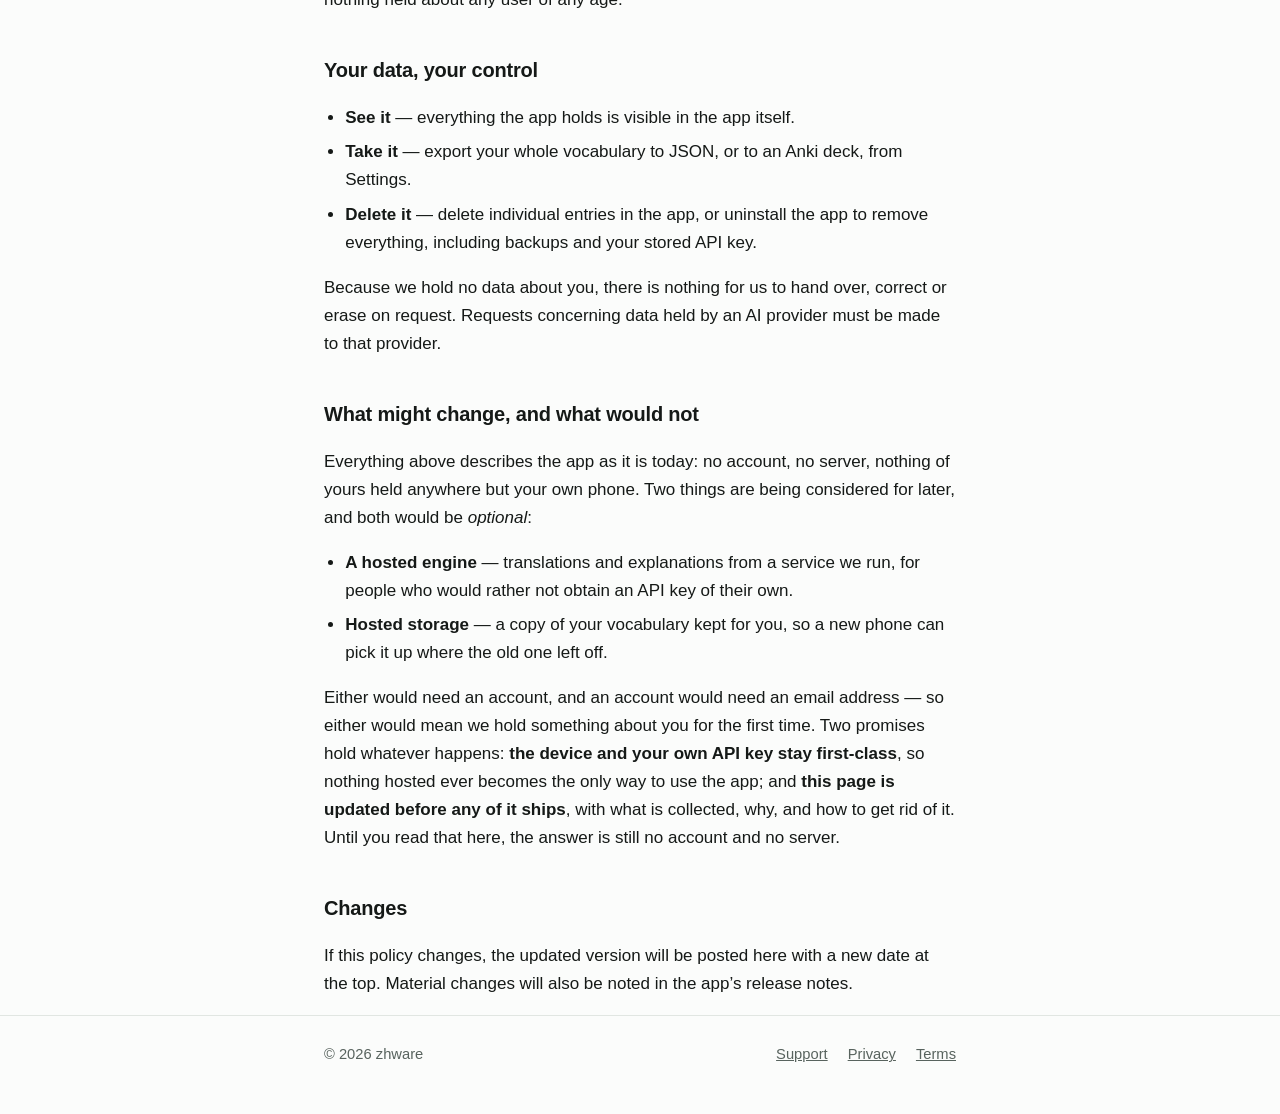
==== commit 73f61506: "feat(brand): set the wordmark in its own face, and version the icons Two things the mark needed and " ====
--- a/privacy/index.html
+++ b/privacy/index.html
@@ -6,16 +6,16 @@
 <title>Privacy policy — Word Garner</title>
 <meta name="description" content="Word Garner's privacy policy. No account, no analytics, no tracking; your vocabulary never leaves your phone.">
 <link rel="canonical" href="https://wordgarner.zhware.org/privacy/">
-<link rel="icon" href="/favicon.ico" sizes="32x32">
-<link rel="icon" href="/favicon.svg" type="image/svg+xml">
-<link rel="apple-touch-icon" href="/apple-touch-icon.png">
+<link rel="icon" href="/favicon.ico?v=2" sizes="32x32">
+<link rel="icon" href="/favicon.svg?v=2" type="image/svg+xml">
+<link rel="apple-touch-icon" href="/apple-touch-icon.png?v=2">
 <link rel="stylesheet" href="/assets/style.css">
 </head>
 <body>
 
 <header class="site">
   <div class="wrap">
-    <a class="brand" href="/"><img class="mark" src="/favicon.svg" alt="" width="28" height="28">Word Garner</a>
+    <a class="brand" href="/"><img class="mark" src="/favicon.svg?v=2" alt="" width="28" height="28">Word Garner</a>
     <nav class="site">
       <a href="/">Home</a>
       <a href="/support/">Support</a>
@@ -146,7 +146,9 @@
   <h2>This website</h2>
   <p>
     This site is static and is hosted on GitHub Pages. It sets no cookies, runs
-    no analytics and embeds no third-party scripts or fonts. The one script on
+    no analytics and loads nothing from anybody else: no third-party scripts,
+    and no font network. The one font on it is a small piece of the typeface
+    the logo is drawn in, served from this site itself. The one script on
     it is a few lines of our own on the report page, which copies the app
     details out of the link the app opened it with so you can see them before
     sending. Nothing is sent anywhere until you press Send. GitHub, as the
--- a/assets/style.css
+++ b/assets/style.css
@@ -1,32 +1,43 @@
-/* One stylesheet for four pages. The accent is the app's own seed colour
-   (AppTheme.seed, #3F6E9A) so the listing page and the screenshots beside
-   it read as one thing. Light and dark, no build step, no
-   webfonts: the site has to load on a slow connection from a store
+/* One stylesheet for four pages. The colours are the mark's own, so the
+   listing page, the icon and the screenshots beside them read as one
+   thing: the pod's deep teal carries the accent on light, and its pea
+   green does on dark, where a colour that dark would disappear. The greys
+   are biased a little green for the same reason — a neutral borrowed from
+   a blue palette fights a teal one. `AppTheme.seed` in the app is the
+   same deep teal; change the two together.
+
+   Light and dark, no build step, and exactly one font file: 2.6 kB of
+   Bricolage Grotesque, cut down to the nine letters of the name and served
+   from this site. The rule it bends used to be "no webfonts at all", for
+   two reasons — the site has to load on a slow connection from a store
    listing, and a privacy page that phones home for a font is a poor
-   advertisement for an app that does not phone home at all. */
+   advertisement for an app that does not phone home at all. A same-origin
+   subset answers both: nothing is requested from a font network, and the
+   file is smaller than the icon beside it. Everything else on the page is
+   still the system sans. */
 
 :root {
   color-scheme: light dark;
-  --bg: #fbfbfd;
+  --bg: #fbfcfb;
   --surface: #ffffff;
-  --border: #e2e2e8;
-  --text: #17171c;
-  --muted: #5c5c68;
-  --accent: #3f6e9a;
-  --accent-soft: #e8eff6;
+  --border: #e1e6e2;
+  --text: #151917;
+  --muted: #58635e;
+  --accent: #123d3a;
+  --accent-soft: #e4efe9;
   --radius: 14px;
   --measure: 42rem;
 }
 
 @media (prefers-color-scheme: dark) {
   :root {
-    --bg: #121216;
-    --surface: #1a1a20;
-    --border: #2c2c35;
-    --text: #ececf1;
-    --muted: #a2a2b0;
-    --accent: #9dbbd9;
-    --accent-soft: #1c2a38;
+    --bg: #111413;
+    --surface: #191d1b;
+    --border: #2a302d;
+    --text: #eaefec;
+    --muted: #9fa9a4;
+    --accent: #9fd356;
+    --accent-soft: #18251f;
   }
 }
 
@@ -64,12 +75,29 @@
   padding-bottom: 14px;
 }
 
+/* The face the mark was drawn with, subset to the letters of the name and
+   served from this site — see the note at the top. The unicode-range is the
+   subset's own: a letter outside it silently falls back to the system sans,
+   so if the site is ever renamed, re-cut the file before changing the name.
+   Nothing but `.brand` asks for this family. */
+@font-face {
+  font-family: "Bricolage Grotesque Wordmark";
+  font-style: normal;
+  font-weight: 600;
+  font-display: swap;
+  src: url("/assets/fonts/bricolage-grotesque-wordmark.woff2") format("woff2");
+  unicode-range: U+20, U+47, U+57, U+61, U+64-65, U+6e-6f, U+72;
+}
+
 .brand {
   display: flex;
   align-items: center;
   gap: 10px;
-  font-weight: 650;
-  font-size: 18px;
+  font-family: "Bricolage Grotesque Wordmark", -apple-system,
+    BlinkMacSystemFont, "Segoe UI", Roboto, sans-serif;
+  font-weight: 600;
+  font-size: 19px;
+  letter-spacing: -0.01em;
   color: var(--text);
   text-decoration: none;
 }
@@ -184,8 +212,10 @@
   font-weight: 600;
 }
 
+/* On dark the accent is the pea green, so the label takes the pod's own
+   ink rather than a near-black borrowed from the page. */
 @media (prefers-color-scheme: dark) {
-  .button { color: #12121a; }
+  .button { color: #123d3a; }
 }
 
 .button.secondary {
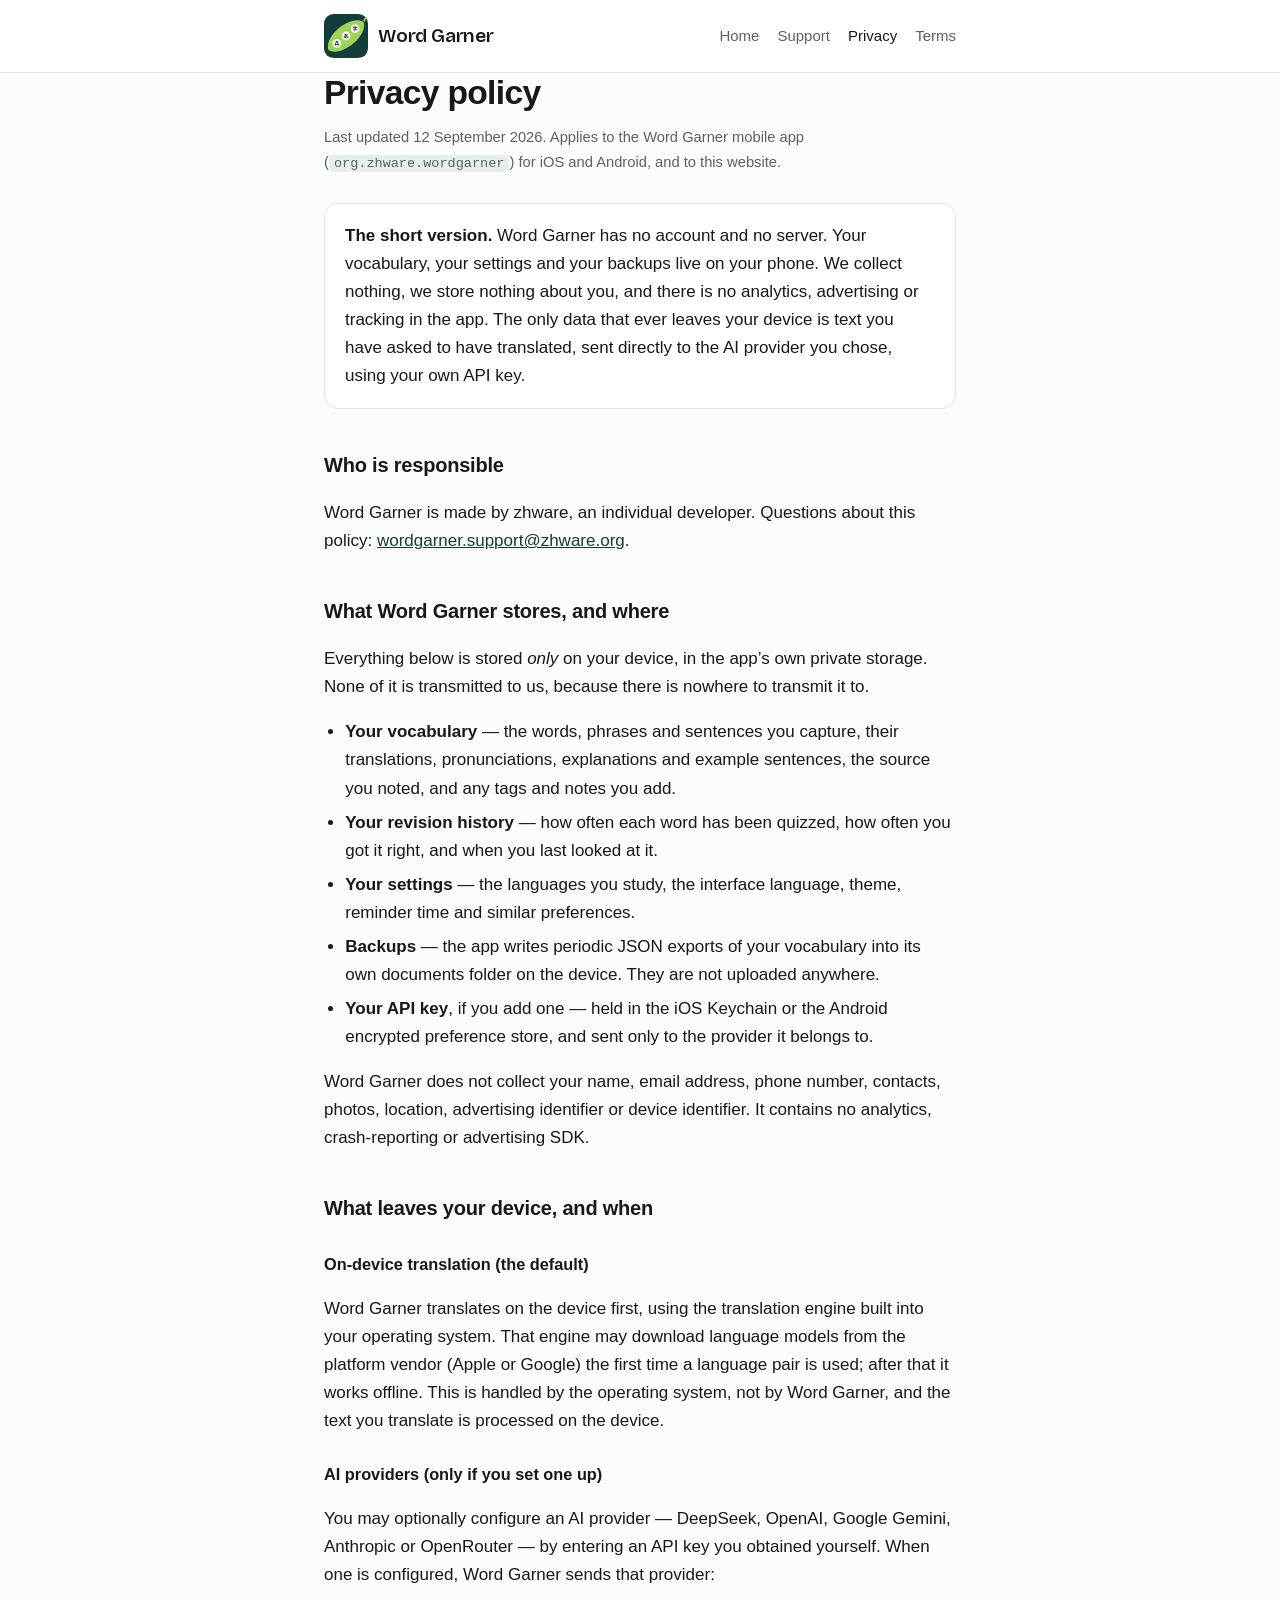
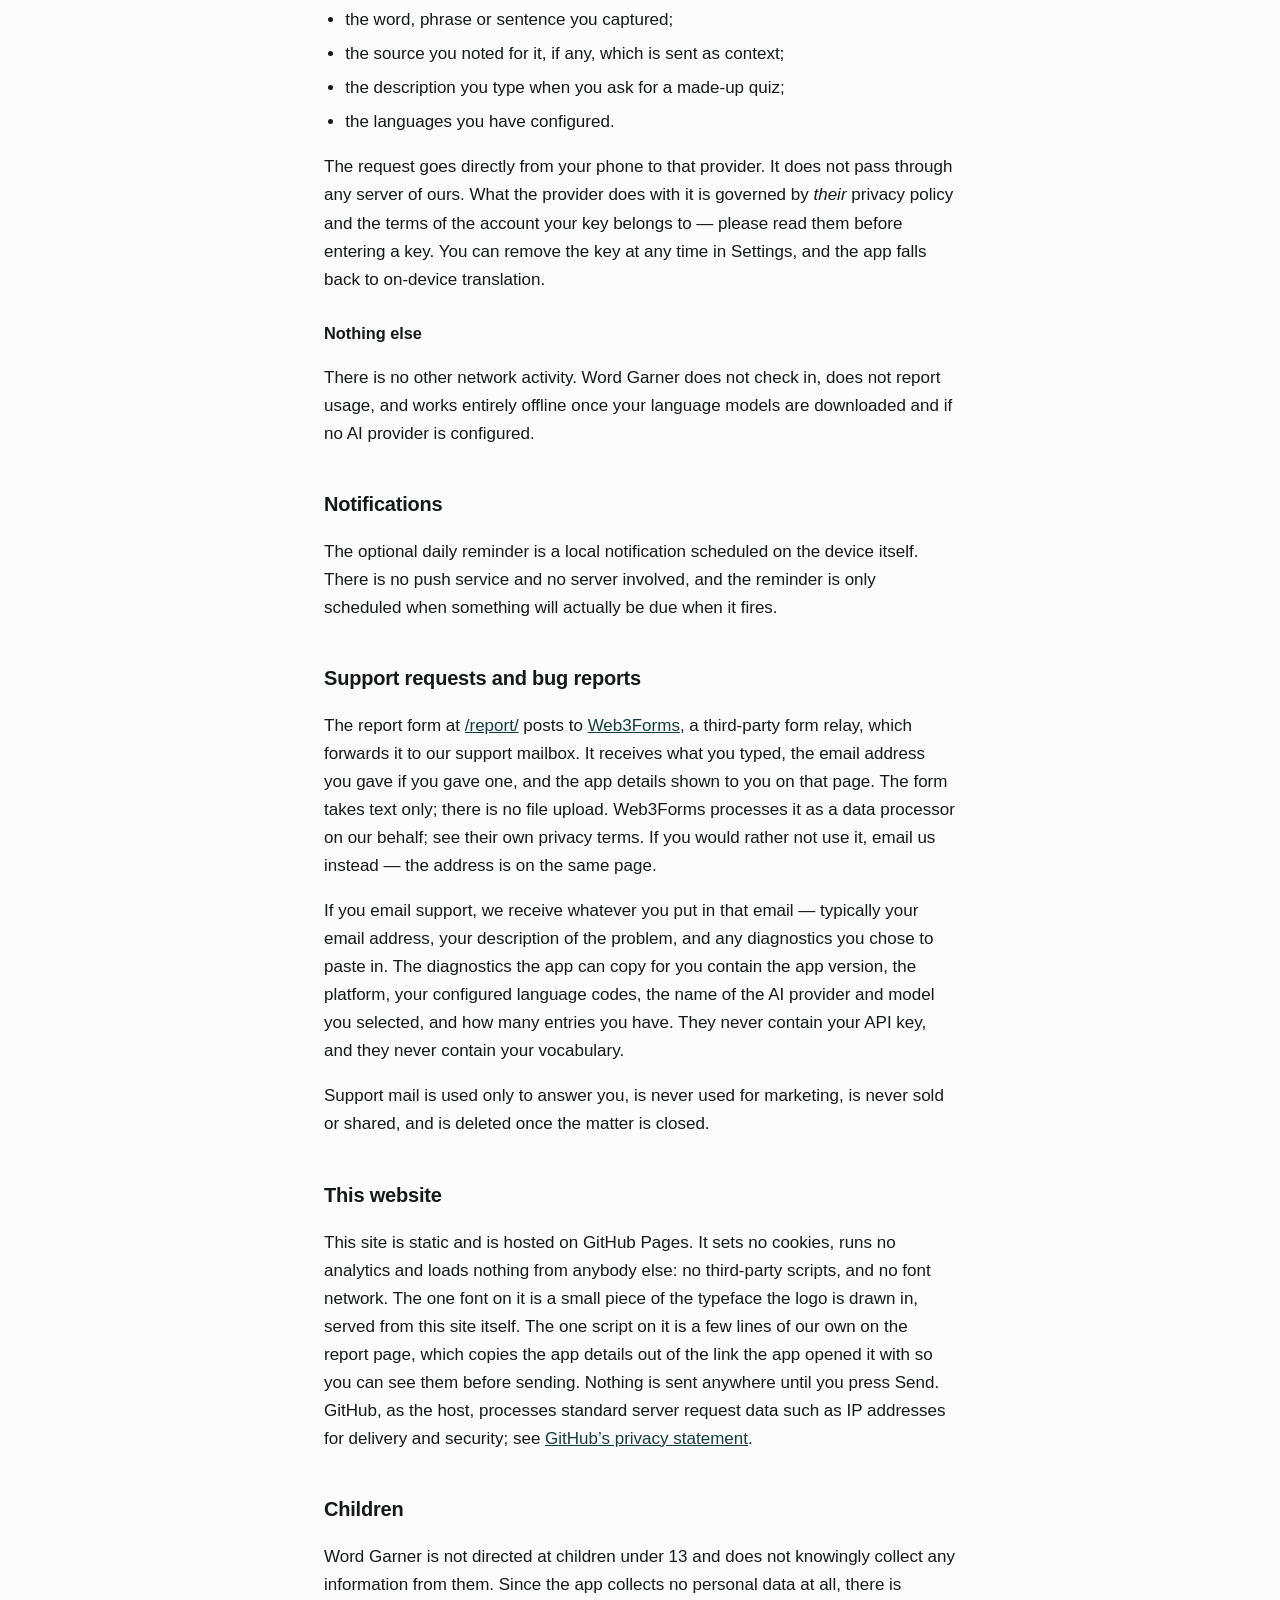
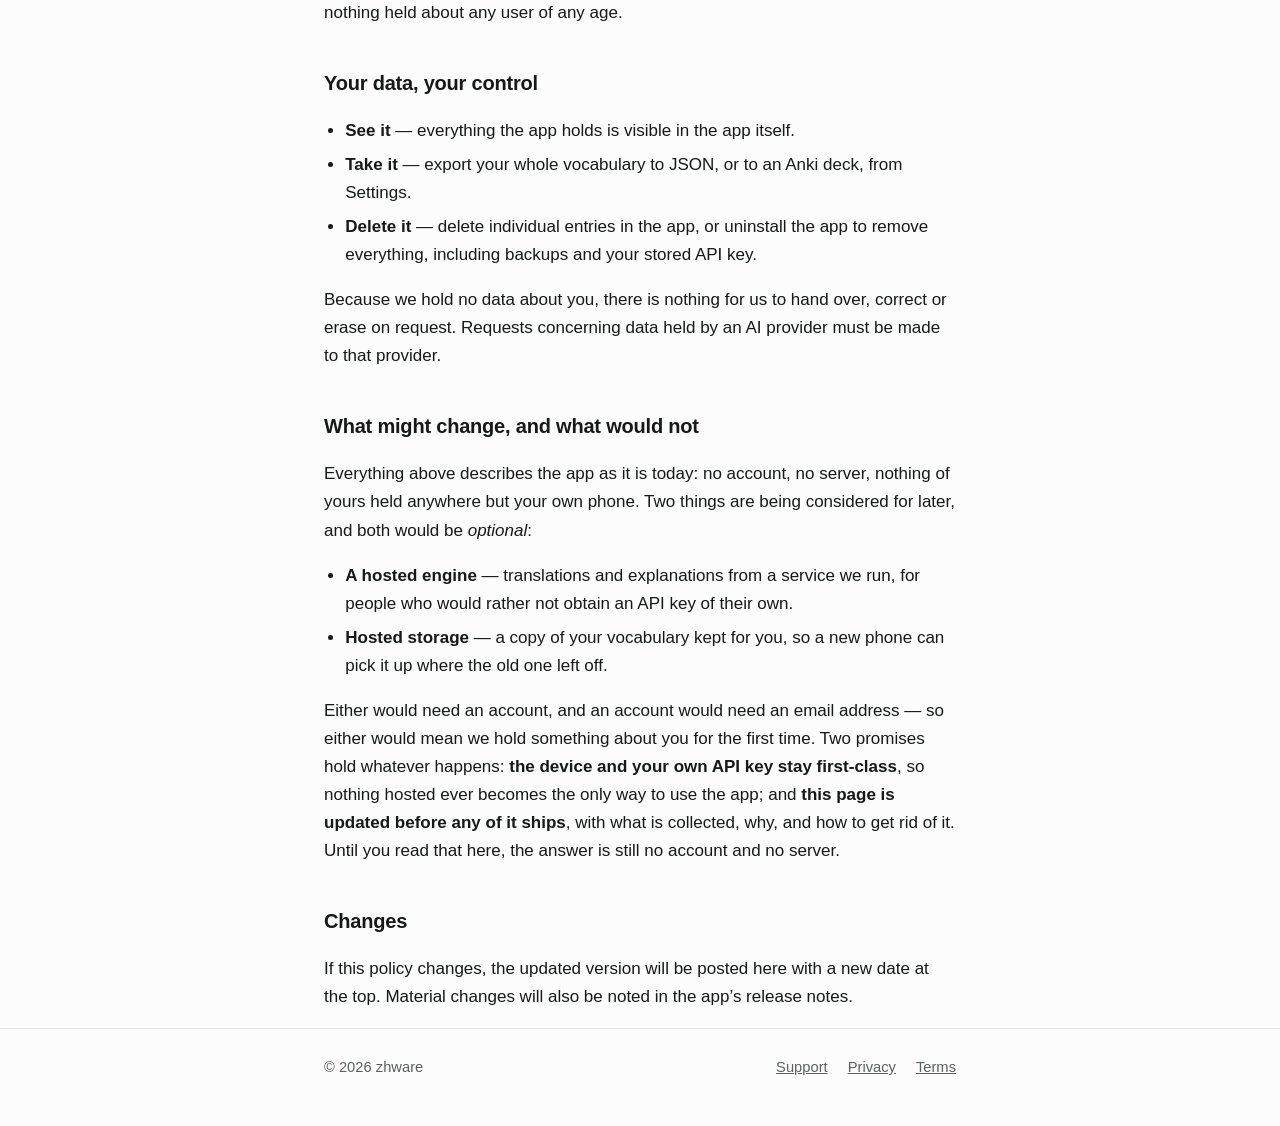
==== commit 35cbee7f: "feat(brand): give the header the glyph mark, at 44px At 28 px the header wore the plain-seed file, w" ====
--- a/privacy/index.html
+++ b/privacy/index.html
@@ -15,7 +15,7 @@
 
 <header class="site">
   <div class="wrap">
-    <a class="brand" href="/"><img class="mark" src="/favicon.svg?v=2" alt="" width="28" height="28">Word Garner</a>
+    <a class="brand" href="/"><img class="mark" src="/icon.svg?v=2" alt="" width="44" height="44">Word Garner</a>
     <nav class="site">
       <a href="/">Home</a>
       <a href="/support/">Support</a>
--- a/assets/style.css
+++ b/assets/style.css
@@ -102,11 +102,14 @@
   text-decoration: none;
 }
 
-/* The same file the tab icon is, so the mark cannot drift between the
-   two. It carries its own background, so it needs no dark-mode rule. */
+/* `icon.svg`, not the tab's `favicon.svg`: the header is the one place on
+   the site with room for the glyphs on the seeds, and at 44px they resolve
+   into A, あ and 字 instead of three smudges. Keep it at or above 44 or use
+   the plain-seed file — half a glyph is worse than none. The tile carries
+   its own background, so it needs no dark-mode rule. */
 .brand .mark {
-  width: 28px;
-  height: 28px;
+  width: 44px;
+  height: 44px;
   display: block;
 }
 
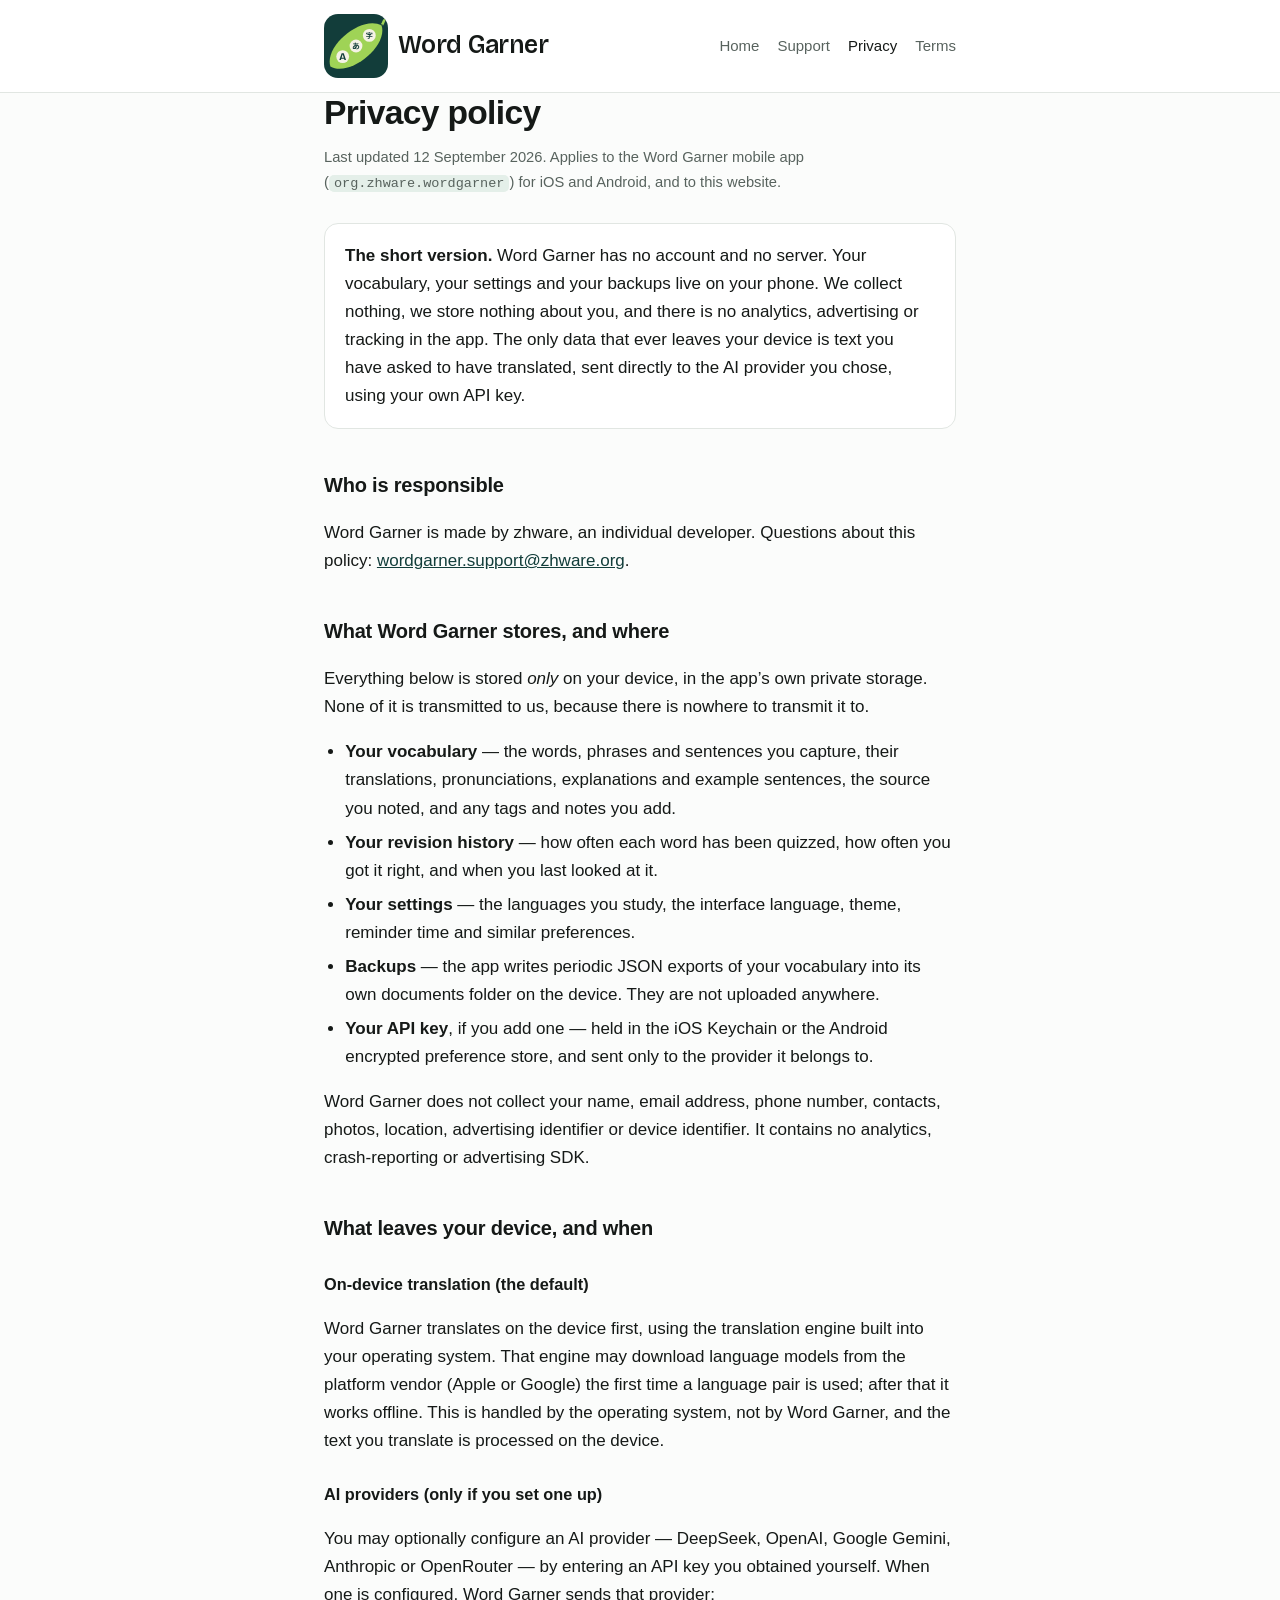
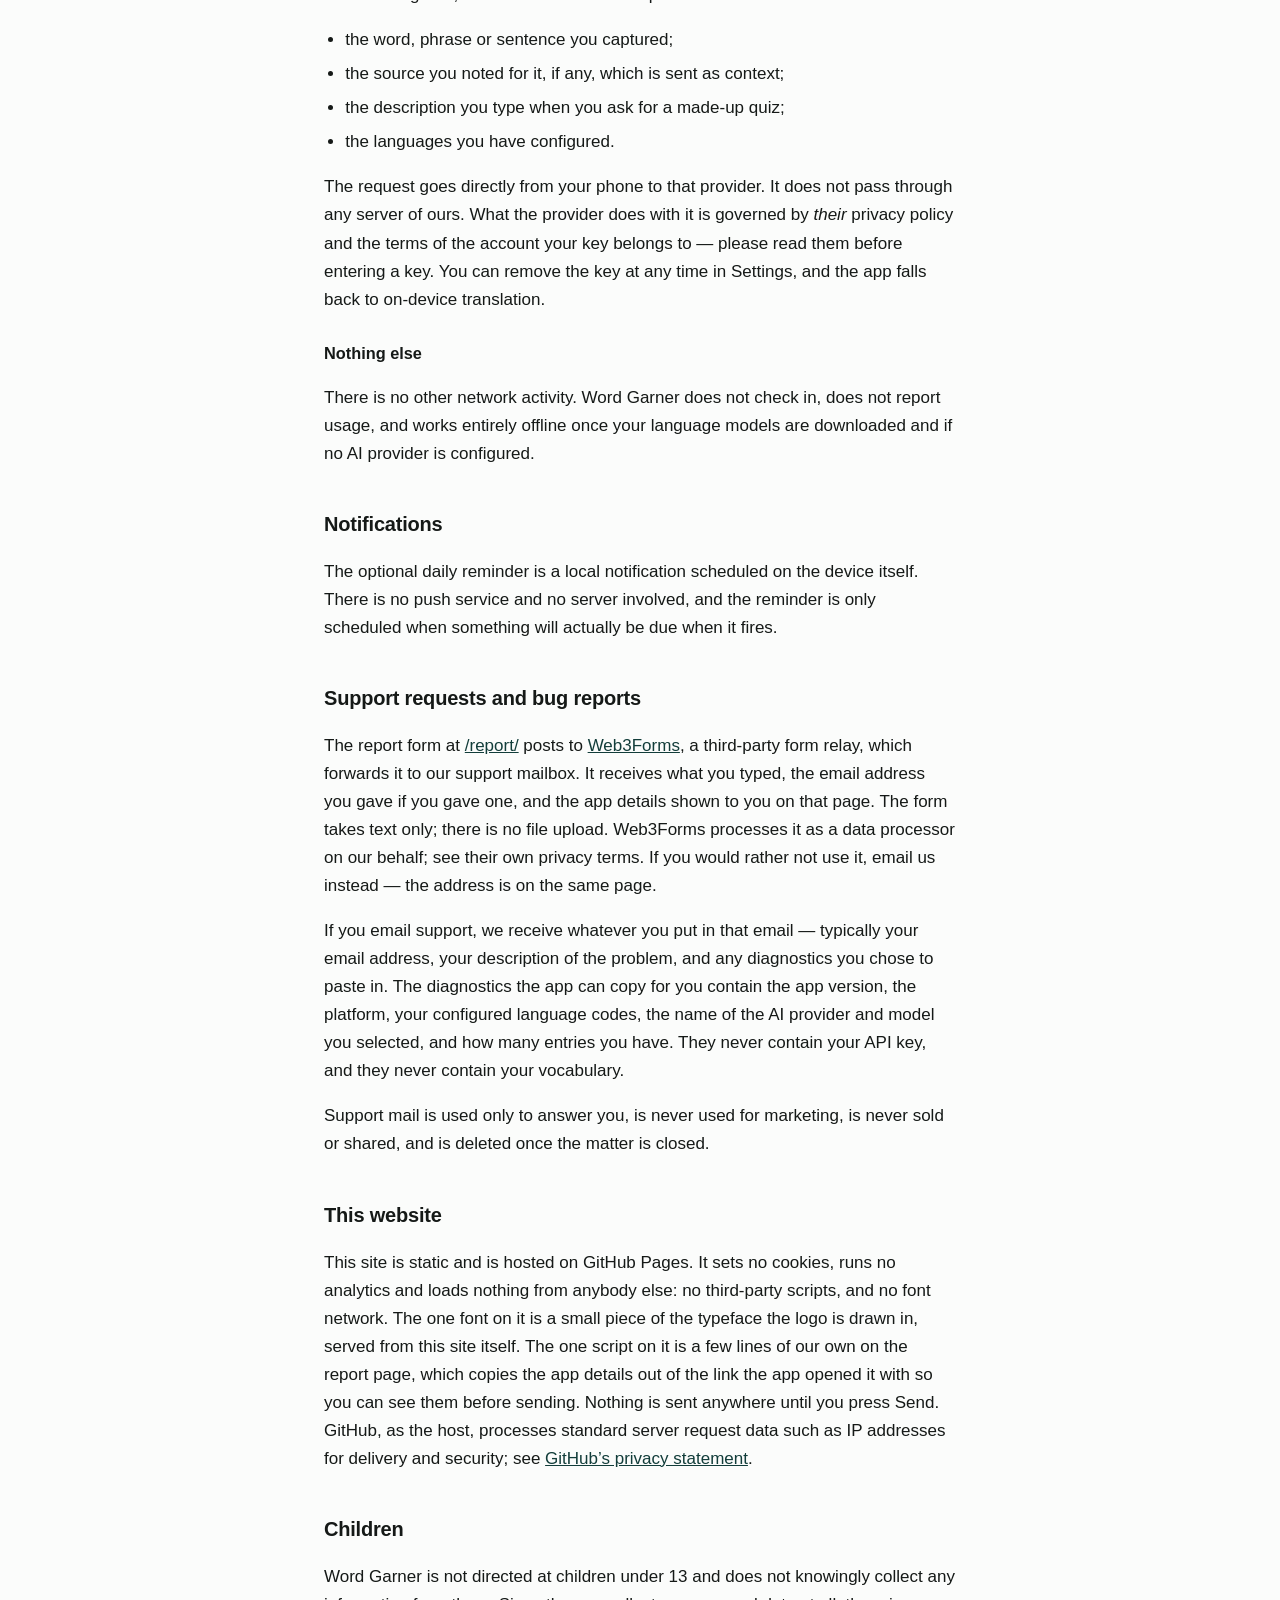
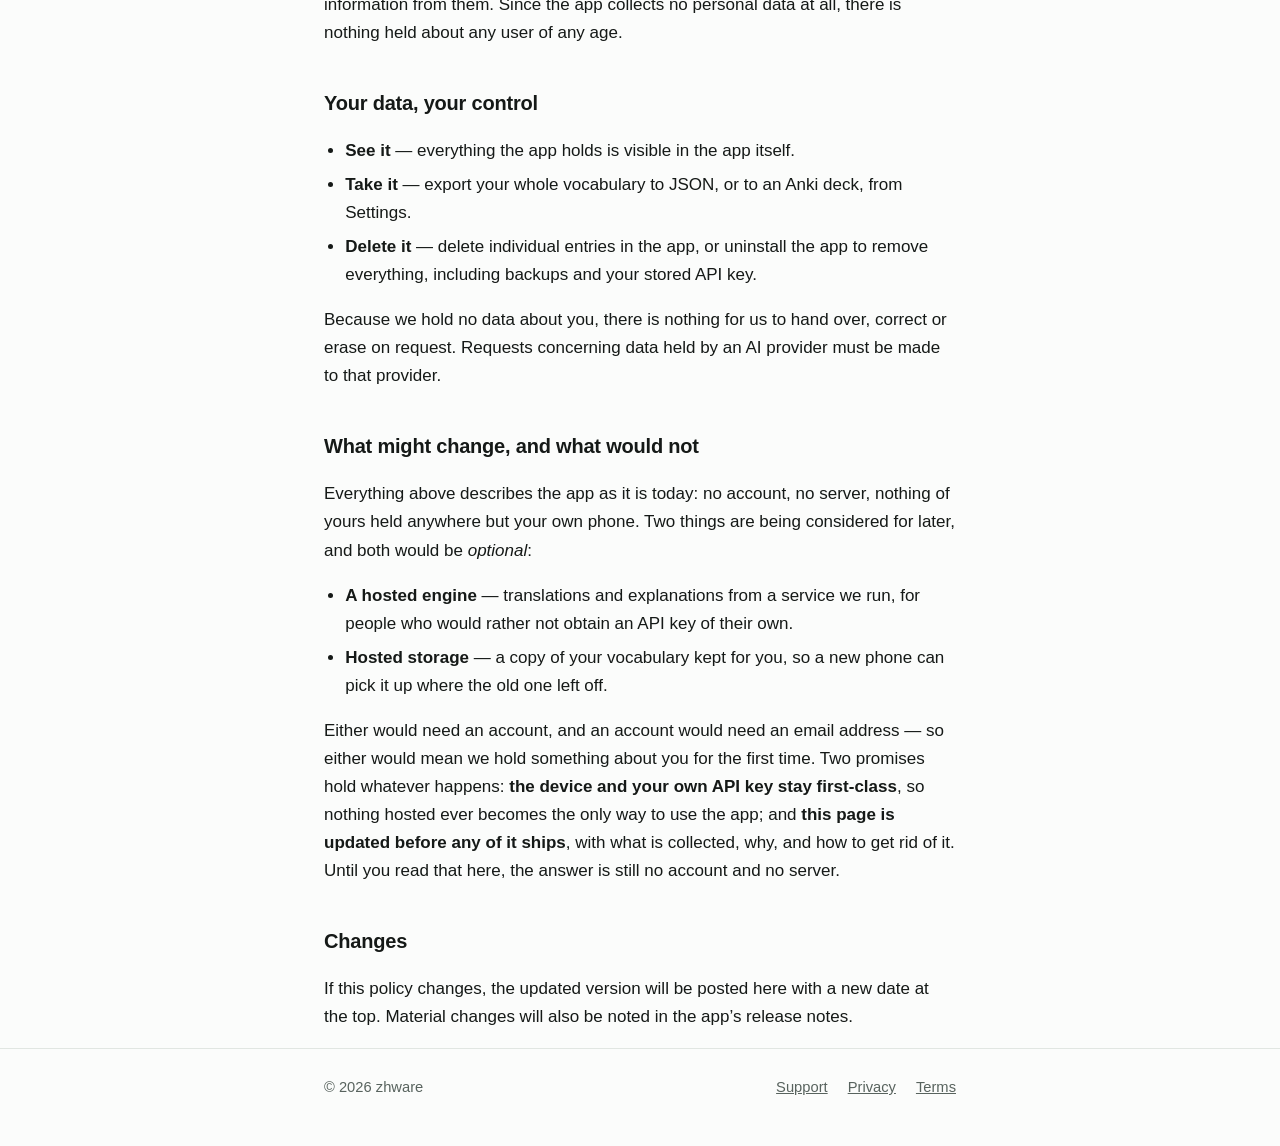
==== commit 76e4ff3c: "feat(brand): the header mark at 64px, with the name sized to match Bigger again, and this time the g" ====
--- a/privacy/index.html
+++ b/privacy/index.html
@@ -15,7 +15,7 @@
 
 <header class="site">
   <div class="wrap">
-    <a class="brand" href="/"><img class="mark" src="/icon.svg?v=2" alt="" width="44" height="44">Word Garner</a>
+    <a class="brand" href="/"><img class="mark" src="/icon.svg?v=2" alt="" width="64" height="64">Word Garner</a>
     <nav class="site">
       <a href="/">Home</a>
       <a href="/support/">Support</a>
--- a/assets/style.css
+++ b/assets/style.css
@@ -96,20 +96,23 @@
   font-family: "Bricolage Grotesque Wordmark", -apple-system,
     BlinkMacSystemFont, "Segoe UI", Roboto, sans-serif;
   font-weight: 600;
-  font-size: 19px;
+  font-size: 25px;
   letter-spacing: -0.01em;
   color: var(--text);
   text-decoration: none;
 }
 
 /* `icon.svg`, not the tab's `favicon.svg`: the header is the one place on
-   the site with room for the glyphs on the seeds, and at 44px they resolve
-   into A, あ and 字 instead of three smudges. Keep it at or above 44 or use
-   the plain-seed file — half a glyph is worse than none. The tile carries
-   its own background, so it needs no dark-mode rule. */
+   the site with room for the glyphs on the seeds, and at this size they
+   read as A, あ and 字 rather than three smudges. Below about 40px they go
+   back to being texture, and there the plain-seed file is the honest
+   choice — half a glyph is worse than none. The mark and the name are
+   sized together: a 64px mark over the old 19px name read as a logo with a
+   caption under it. The tile carries its own background, so it needs no
+   dark-mode rule. */
 .brand .mark {
-  width: 44px;
-  height: 44px;
+  width: 64px;
+  height: 64px;
   display: block;
 }
 
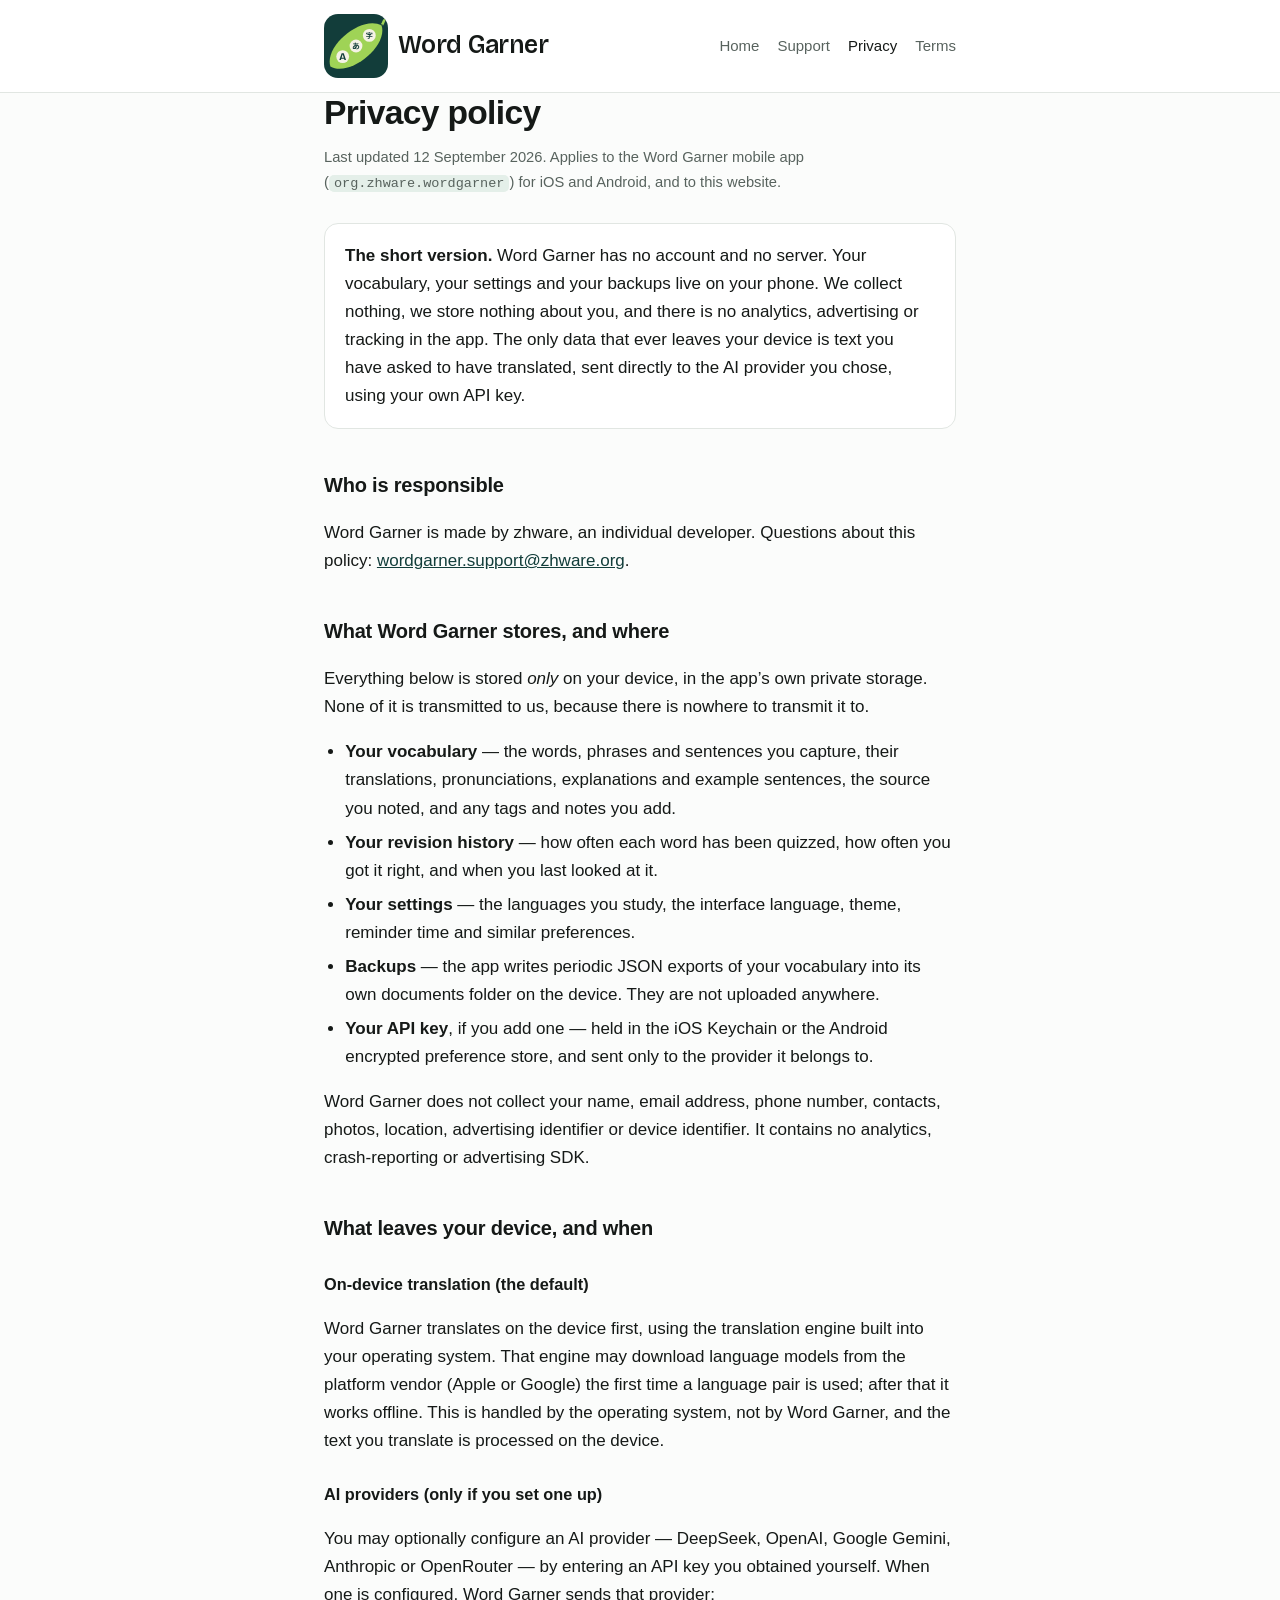
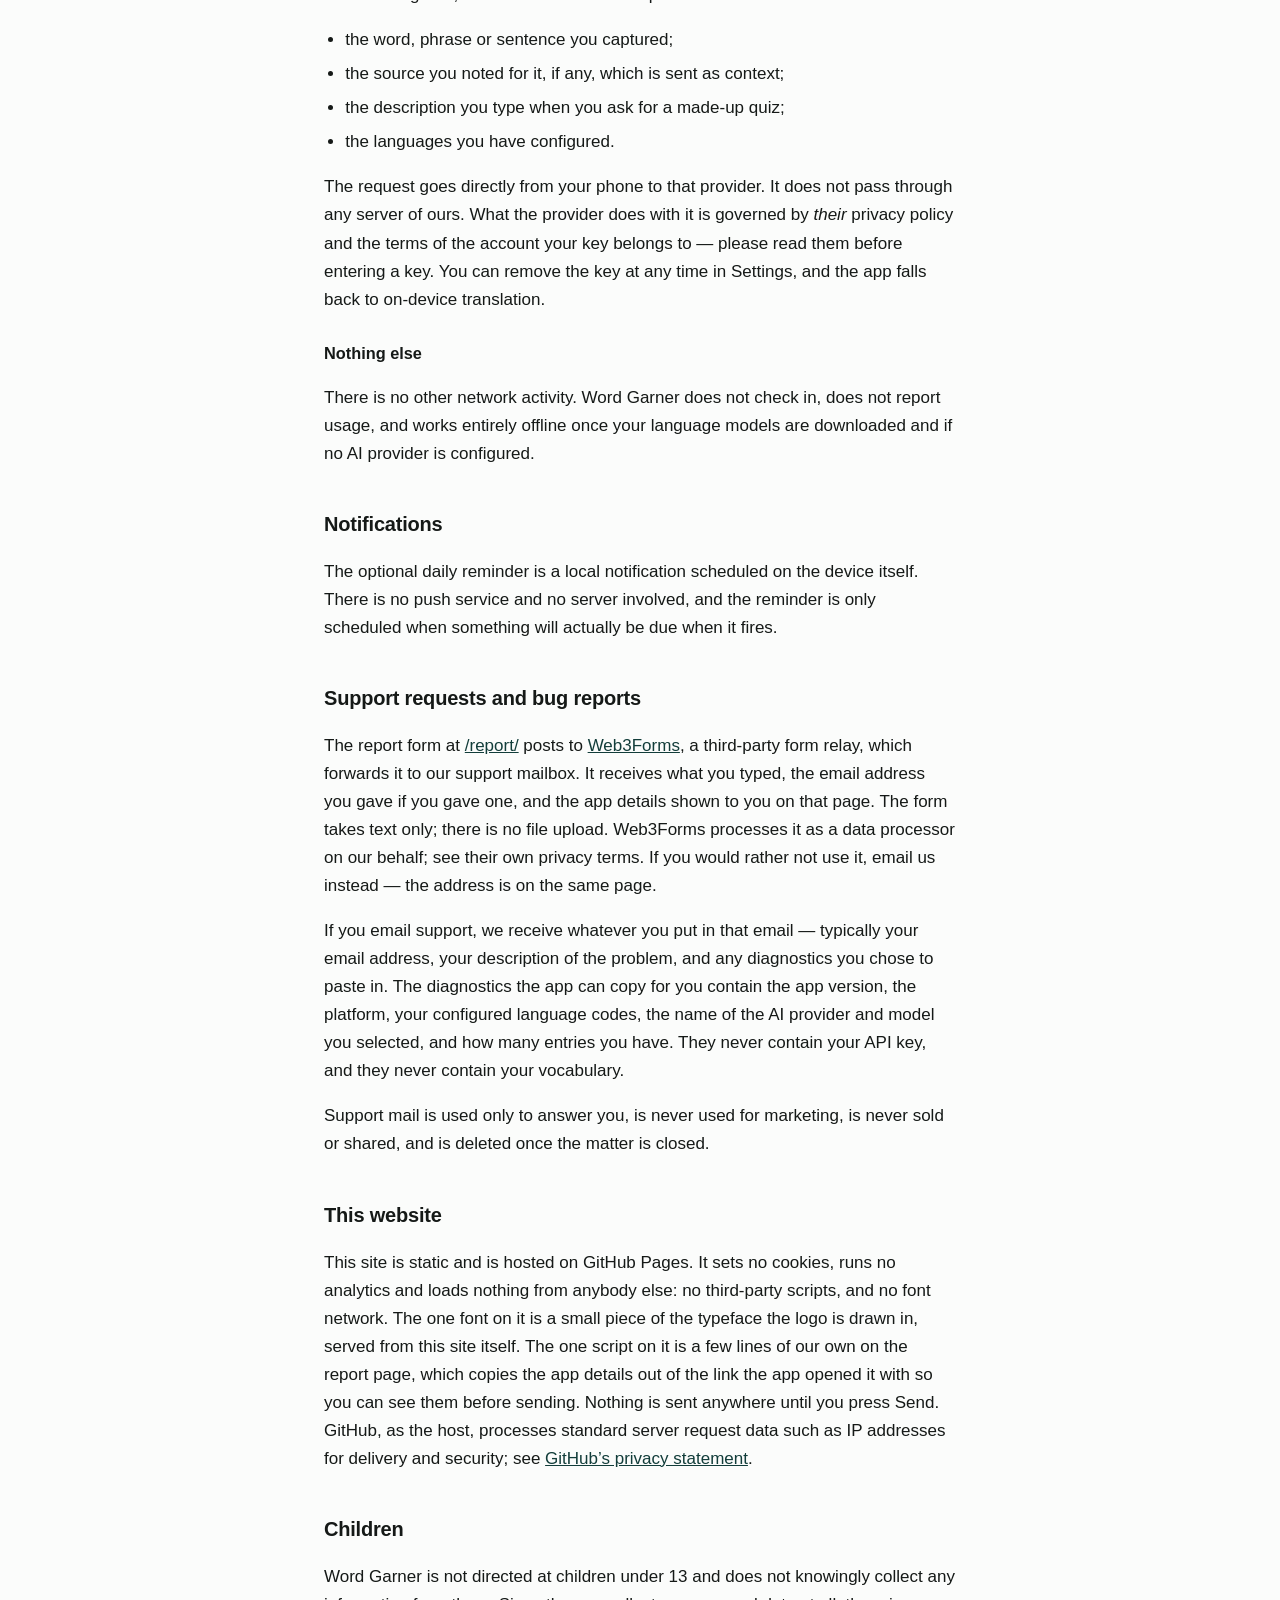
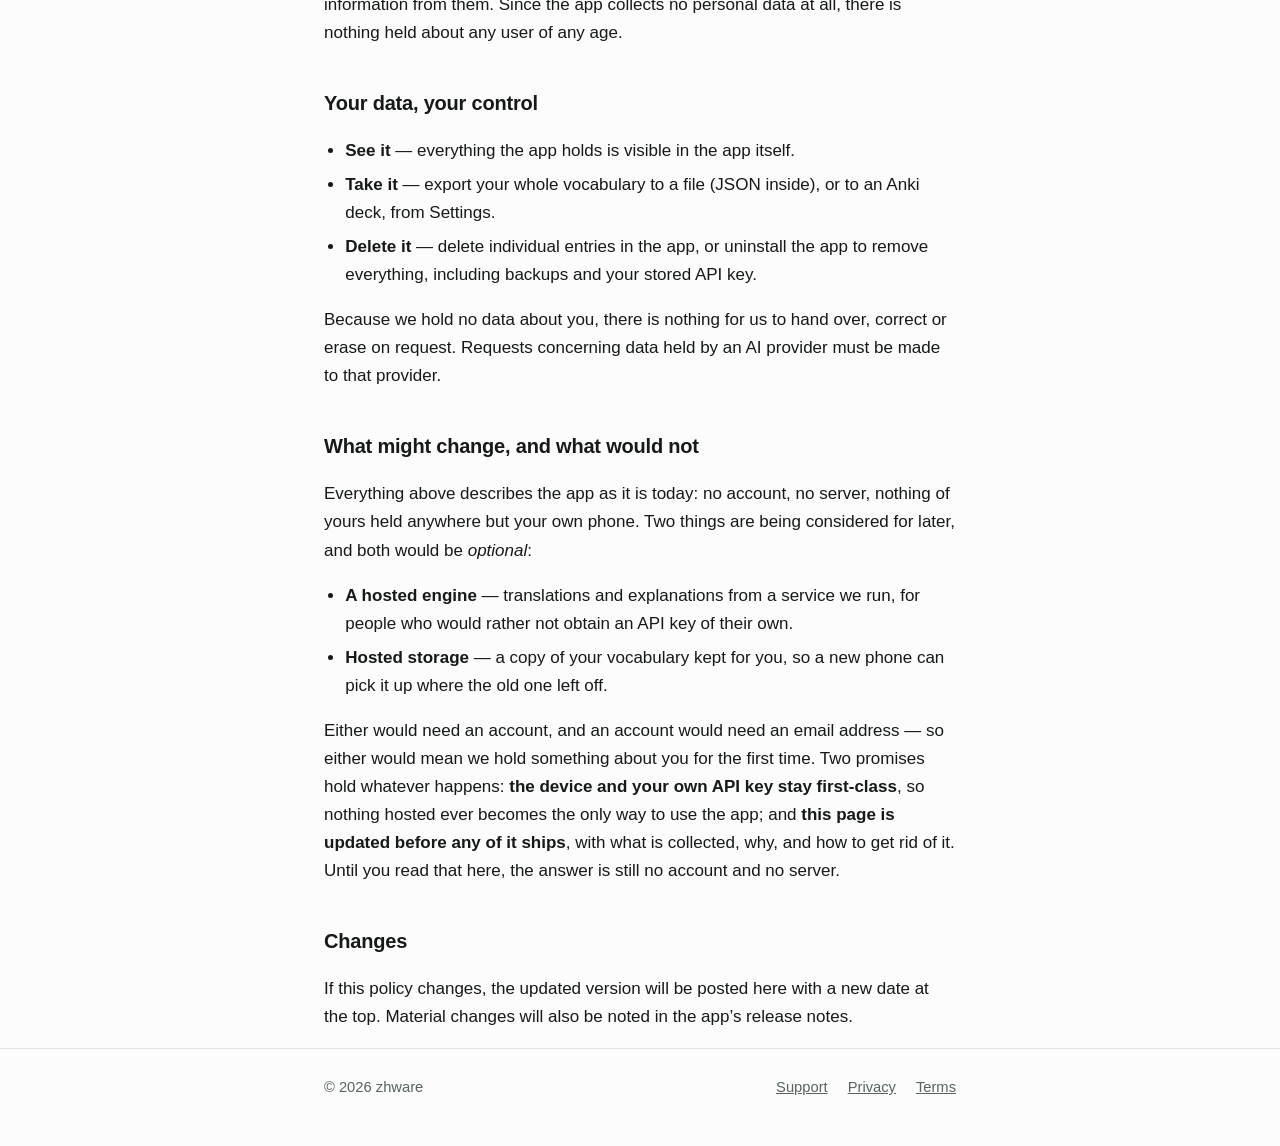
==== commit 9971fef9: "docs: the export is a Word Garner file, JSON inside The app now writes its export with its own exten" ====
--- a/privacy/index.html
+++ b/privacy/index.html
@@ -169,8 +169,8 @@
   <ul>
     <li><strong>See it</strong> — everything the app holds is visible in the
       app itself.</li>
-    <li><strong>Take it</strong> — export your whole vocabulary to JSON, or to
-      an Anki deck, from Settings.</li>
+    <li><strong>Take it</strong> — export your whole vocabulary to a file (JSON
+      inside), or to an Anki deck, from Settings.</li>
     <li><strong>Delete it</strong> — delete individual entries in the app, or
       uninstall the app to remove everything, including backups and your stored
       API key.</li>
